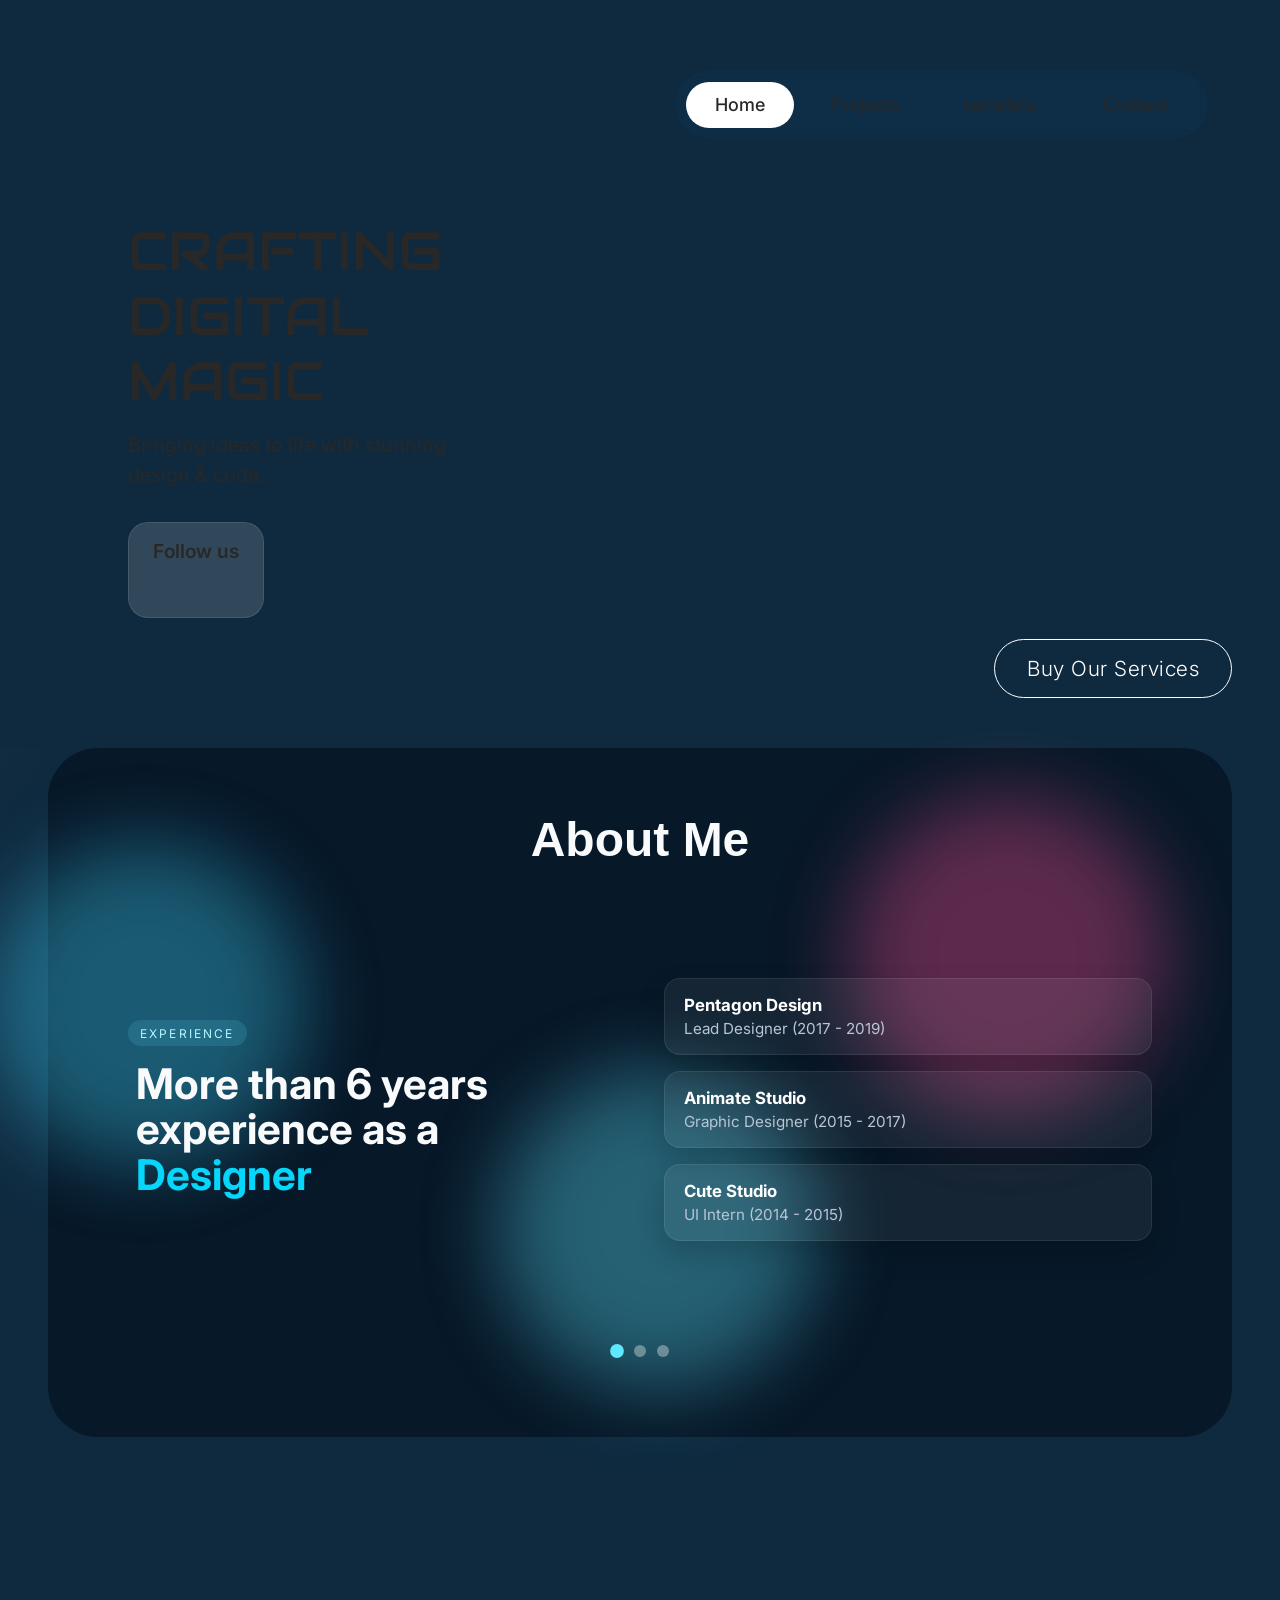
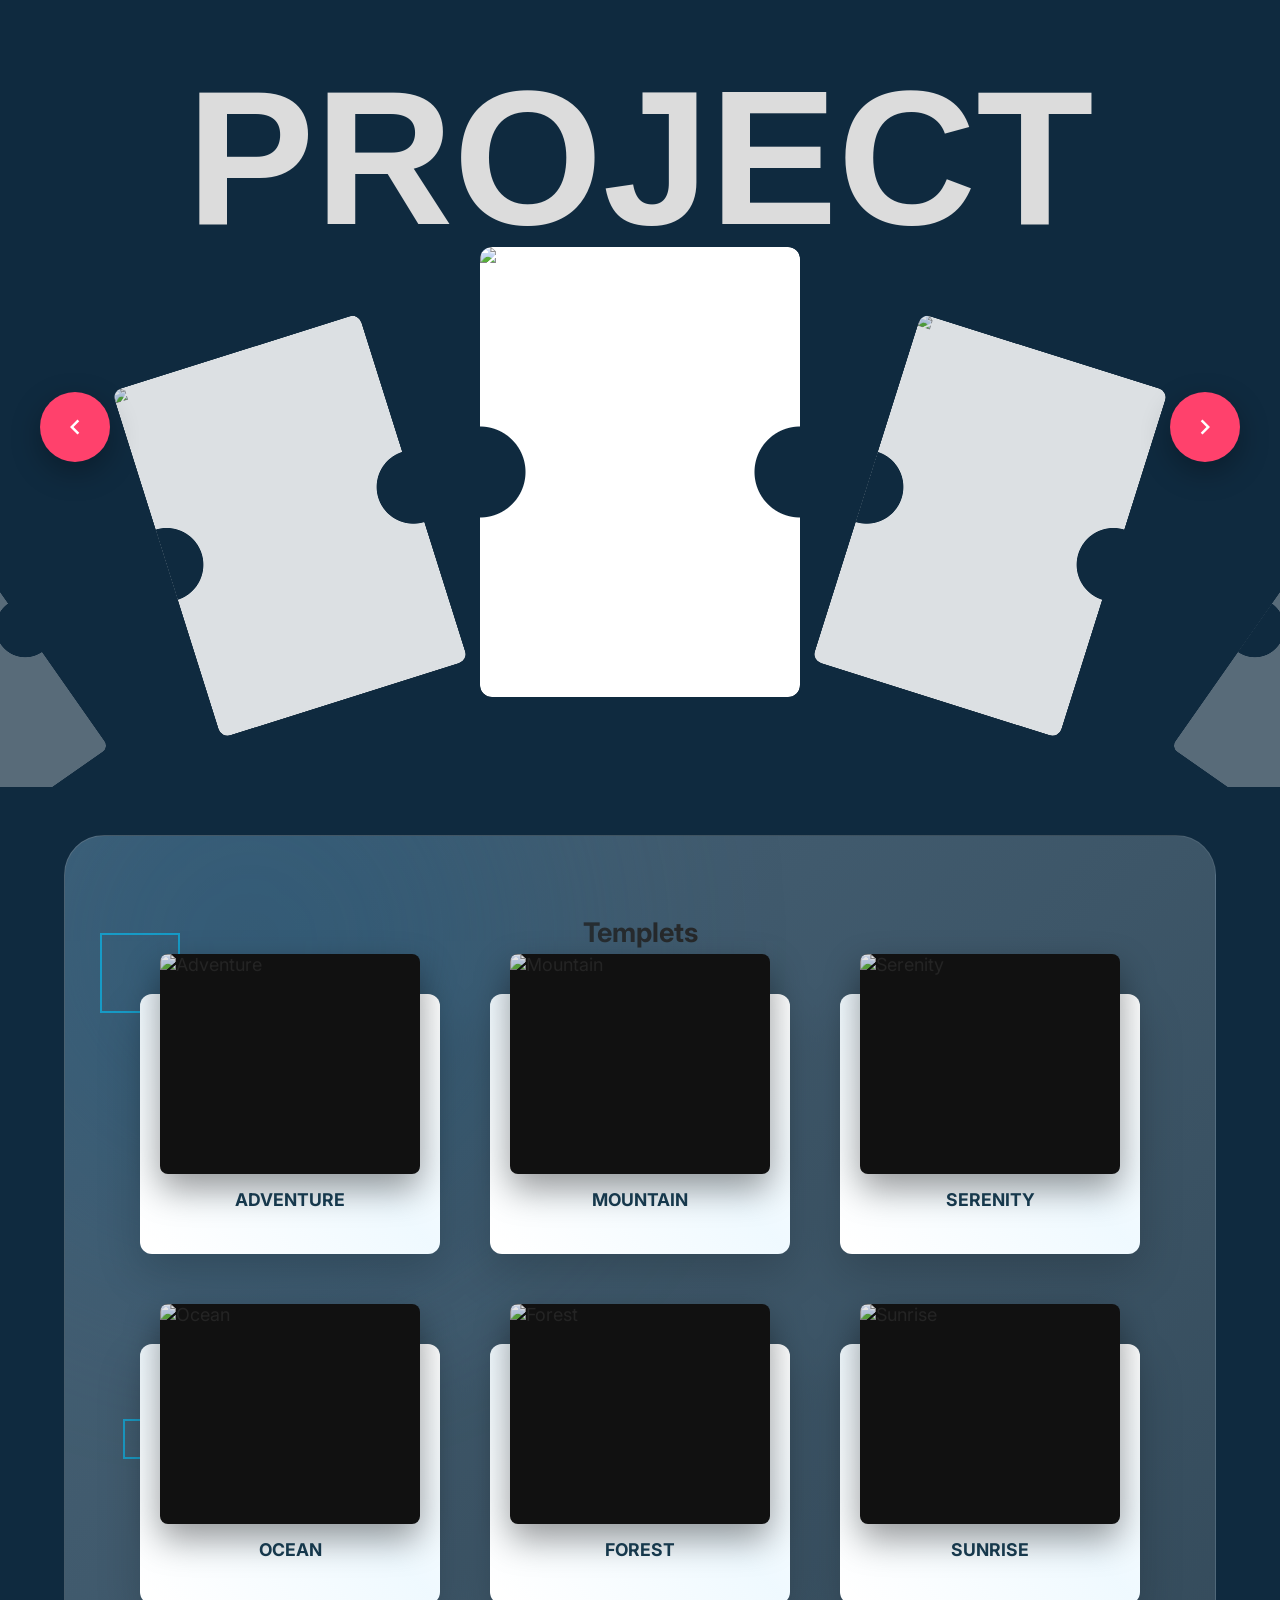
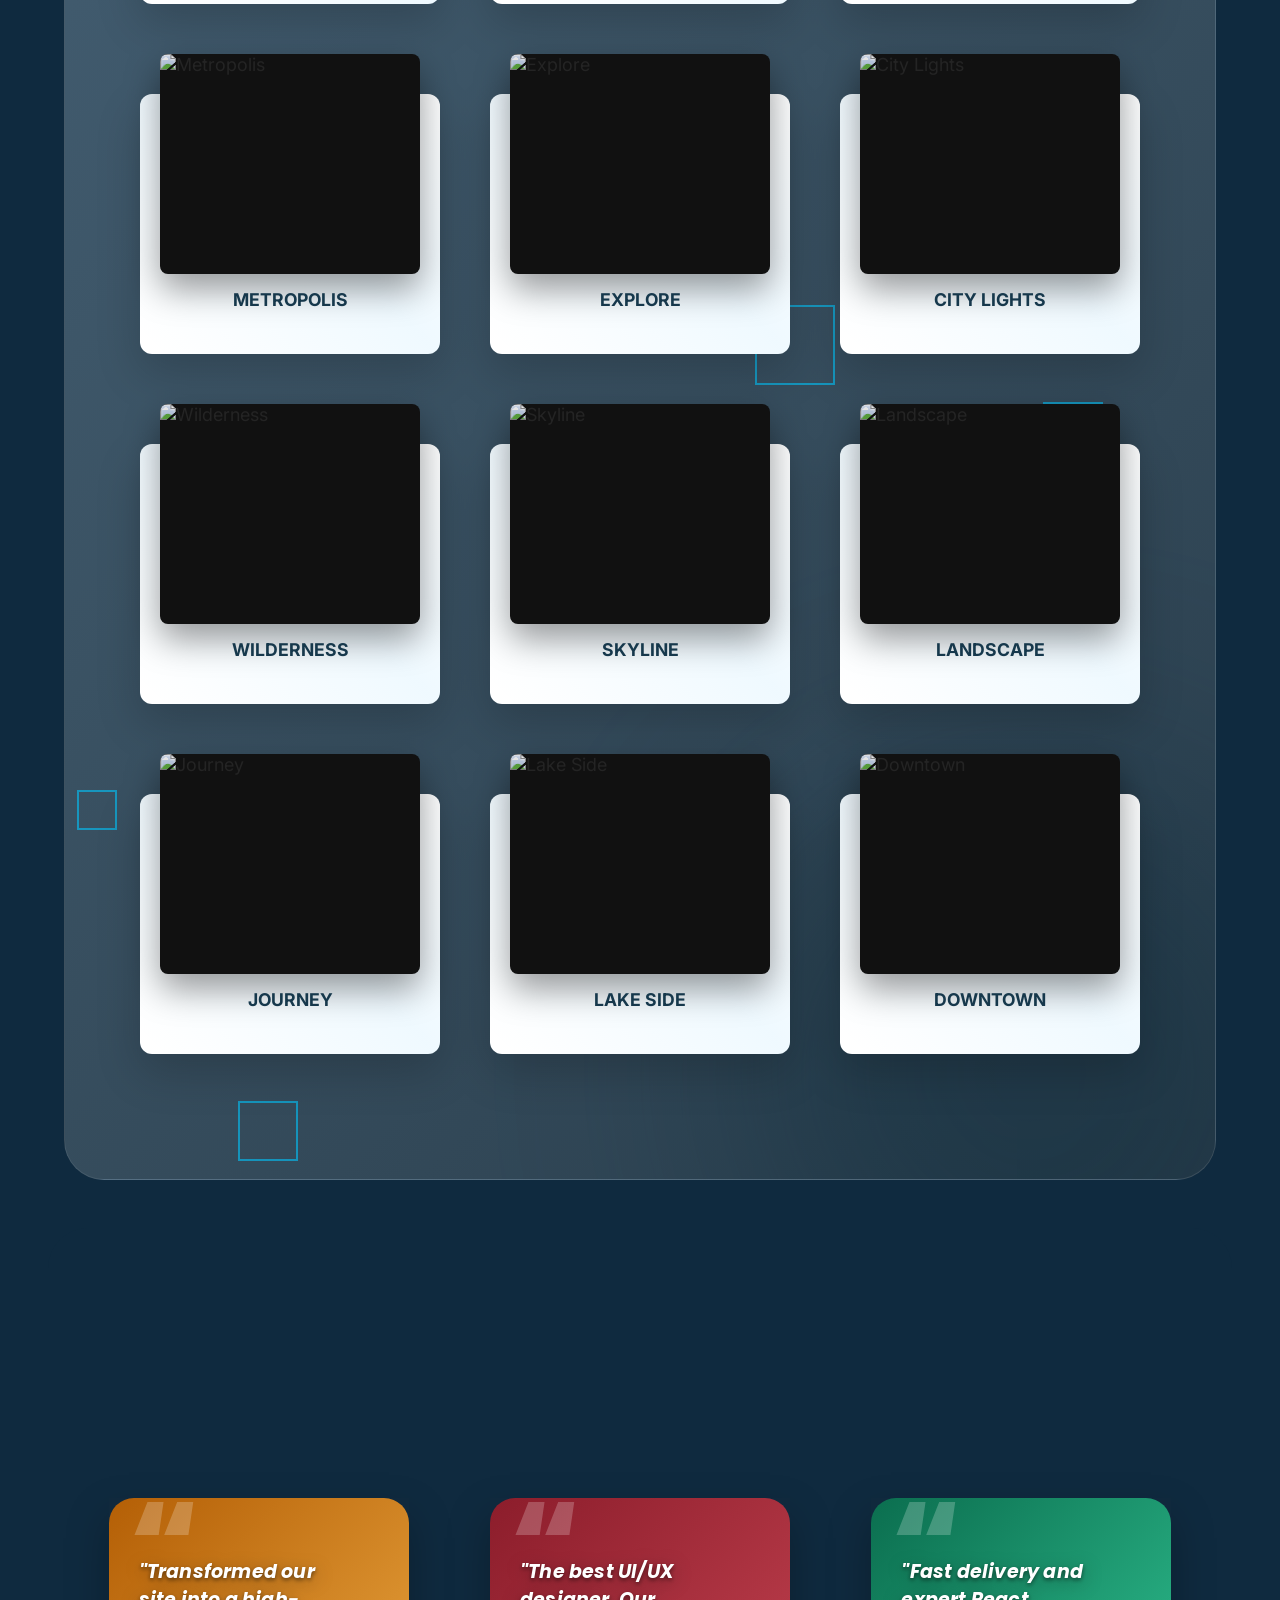
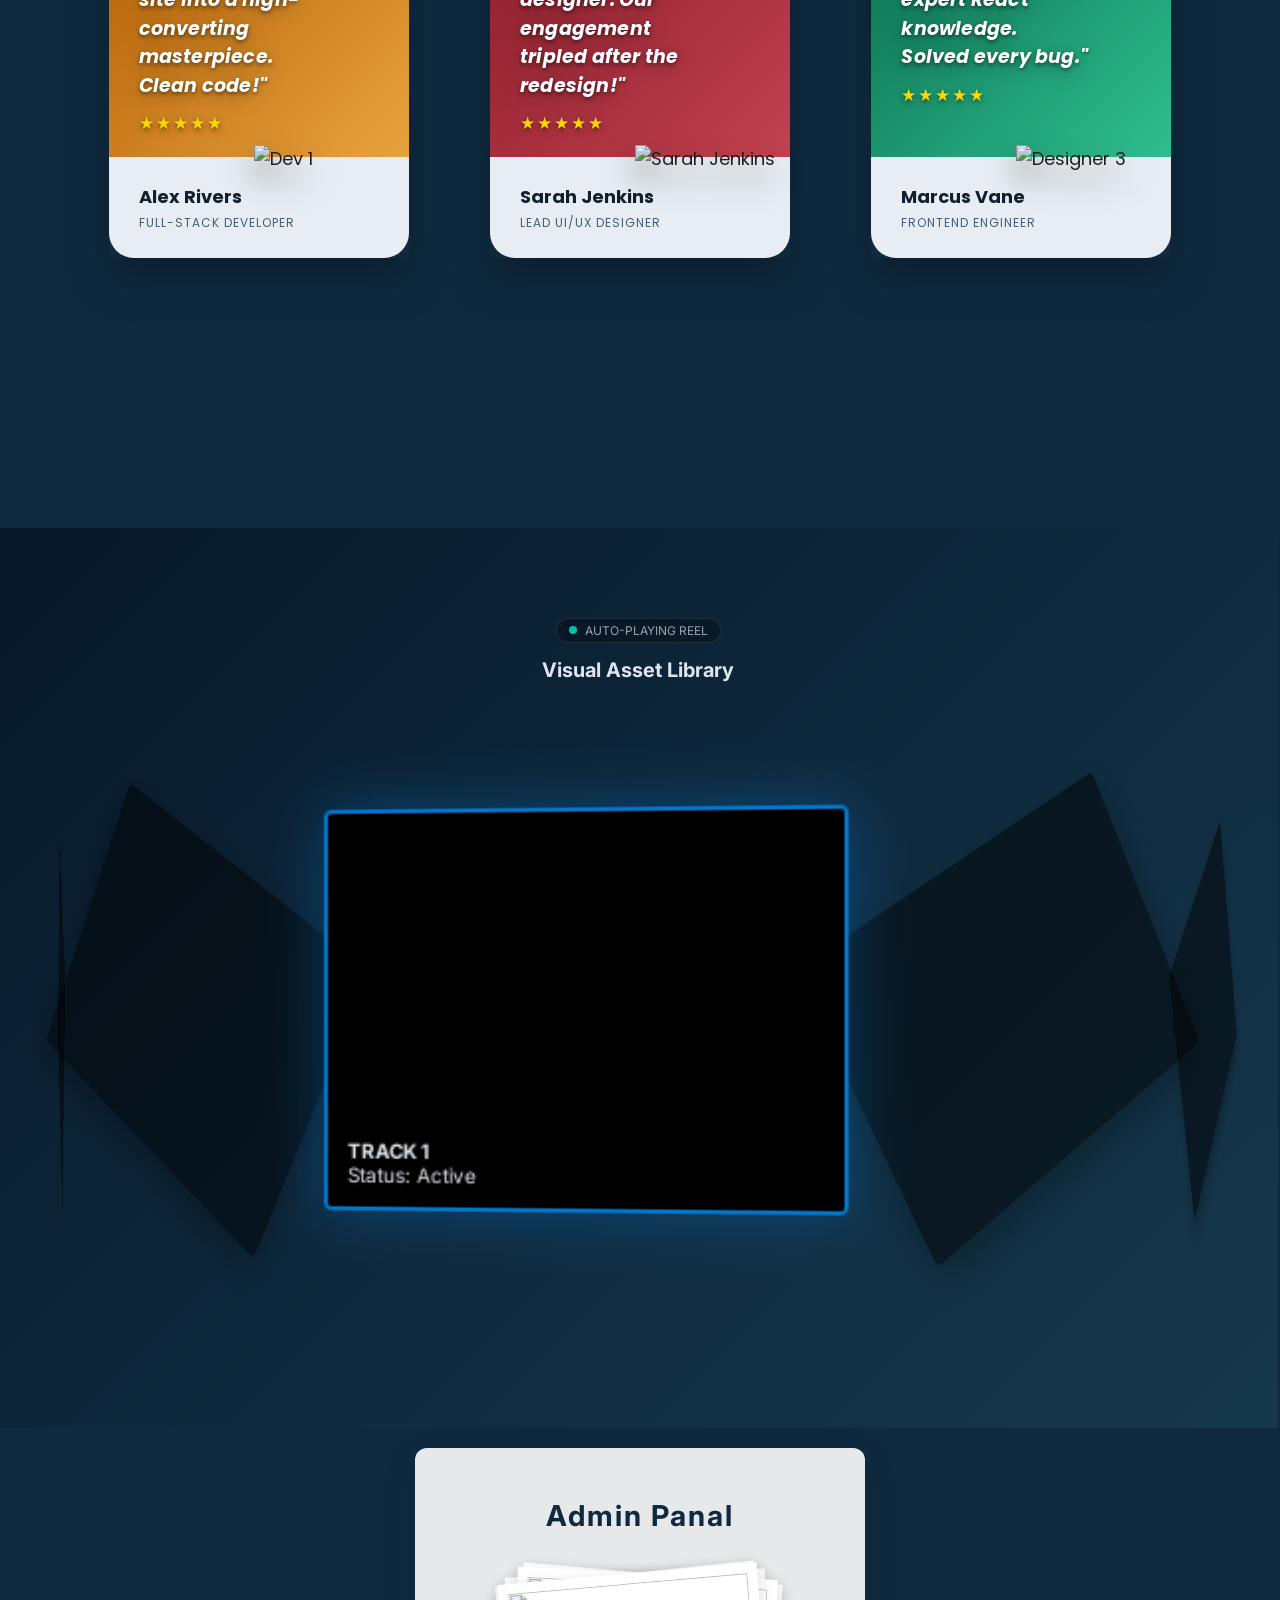
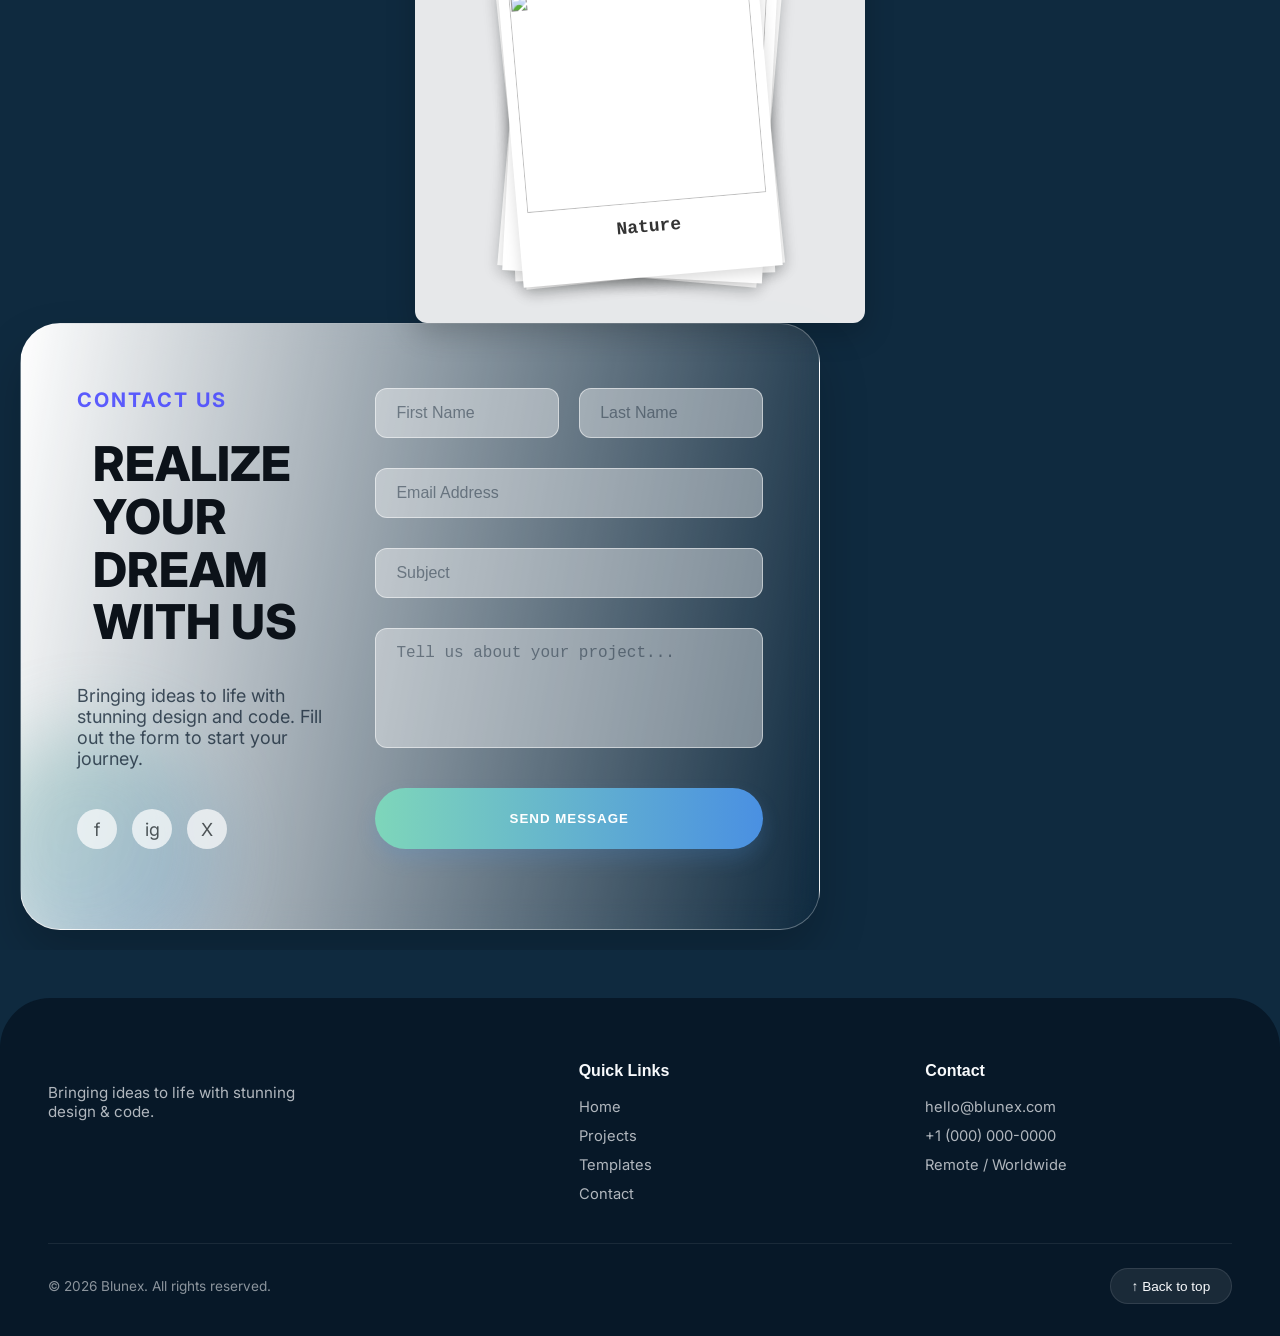
==== index.html @ c063a897 "Add files via upload" ====
<!DOCTYPE html>
<html lang="en">
<head>
    <meta charset="UTF-8">
    <meta name="viewport" content="width=device-width, initial-scale=1.0">
    <title>blunex</title>
    <!-- fonts -->
     <link rel="preconnect" href="https://fonts.googleapis.com">
    <link rel="preconnect" href="https://fonts.gstatic.com" crossorigin>
    <link href="https://fonts.googleapis.com/css2?family=Audiowide&family=Inter:ital,opsz,wght@0,14..32,100..900;1,14..32,100..900&family=Poppins:wght@400;700;900&display=swap" rel="stylesheet">
    <!-- css -->
    <link rel="stylesheet" href="style.css">
</head>
<body>
    <div class="container" id="home">
        <img src="./assets/clip-shape.png" alt="" class="clip-shape1">
        <img src="./assets/clip-shape.png" alt="" class="clip-shape2">
        <img src="./assets/ellipse.png" class="gradient-shape" alt="">

        <div class="inner-box">
            <div class="navbar">
                <img src="./assets/logo.png" alt="" class="logo">
                <div class="nav-shell">
                    <button class="hamburger-toggle" aria-label="Toggle navigation" aria-expanded="false">
                        <span></span>
                        <span></span>
                        <span></span>
                    </button>
                    <nav class="main-nav">
                        <ul>
                            <li><a href="#home" class="active">Home</a></li>
                            <li><a href="#ag-section-wrapper">Projects</a></li>
                            <li><a href="#vibe-gallery-root">templets</a></li>
                            <li><a href="#contact">Contact</a></li>
                        </ul>
                    </nav>
                </div>
            </div>
            <div class="hero-wrapper">
                <div class="content-wrapper">
                    <div class="content">
                        <h1>CRAFTING DIGITAL MAGIC</h1>
                        <p>Bringing ideas to life with stunning design & code.</p>
                    </div>
                    <div class="social-wrapper">
                        <h2>Follow us</h2>
                        <div class="social-links">
                            <a href="">
                                <img src="./assets/fb.png" alt="">
                            </a>
                            <a href="">
                                <img src="./assets/insta.png" alt="">
                            </a>
                            <a href="">
                                <img src="./assets/twitter.png" alt="">
                            </a>
                        </div>
                    </div>
                </div>
            </div>
            <a href="" class="btn">Buy Our Services</a>
        </div>

        <video width="100%" height="100%" autoplay muted>
            <source src="./assets/ai-face.mp4" type="video/mp4">
            Your browser does not support the video tag.
        </video>
    </div>
   <div class="abouts" id="about">
        <div class="bg-blob bg-blob1" aria-hidden="true"></div>
        <div class="bg-blob bg-blob2" aria-hidden="true"></div>
        <div class="bg-blob bg-blob3" aria-hidden="true"></div>
        <div class="sheen" aria-hidden="true"></div>
        <div class="container-about">
            
            <h2 class="section-header">About Me</h2>

            <div class="resume-slider">
                <div class="resume-page active" id="page-0">
                    <div class="left-content">
                        <span class="label">Experience</span>
                        <h1 class="headline">More than 6 years experience as a <span>Designer</span></h1>
                    </div>
                    <div class="right-content timeline-container">
                        <div class="timeline-item">
                            <div class="job-title">Pentagon Design</div>
                            <div class="job-details">Lead Designer (2017 - 2019)</div>
                        </div>
                        <div class="timeline-item">
                            <div class="job-title">Animate Studio</div>
                            <div class="job-details">Graphic Designer (2015 - 2017)</div>
                        </div>
                        <div class="timeline-item">
                            <div class="job-title">Cute Studio</div>
                            <div class="job-details">UI Intern (2014 - 2015)</div>
                        </div>
                    </div>
                </div>

                <div class="resume-page" id="page-1">
                    <div class="left-content">
                        <span class="label">Education</span>
                        <h1 class="headline">Academic <span>Background</span> & Studies</h1>
                    </div>
                    <div class="right-content timeline-container">
                        <div class="timeline-item">
                            <div class="job-title">University of Art</div>
                            <div class="job-details">Masters in Design (2012 - 2014)</div>
                        </div>
                        <div class="timeline-item">
                            <div class="job-title">Design College</div>
                            <div class="job-details">Bachelor of Arts (2008 - 2012)</div>
                        </div>
                    </div>
                </div>

                <div class="resume-page" id="page-2">
                    <div class="left-content">
                        <span class="label">Skills</span>
                        <h1 class="headline">Developer <span>Expertise</span> & Proficiency</h1>
                    </div>
                    <div class="right-content skills-wrapper">
                        <div class="skill-item">
                            <div class="skill-info"><span>React & Next.js</span><span>98%</span></div>
                            <div class="skill-bar-bg">
                                <div class="skill-progress" style="--percent: 98%;"></div>
                            </div>
                        </div>
                        <div class="skill-item">
                            <div class="skill-info"><span>Python & Node.js</span><span>92%</span></div>
                            <div class="skill-bar-bg">
                                <div class="skill-progress" style="--percent: 92%;"></div>
                            </div>
                        </div>
                        <div class="skill-item">
                            <div class="skill-info"><span>PostgreSQL & MongoDB</span><span>90%</span></div>
                            <div class="skill-bar-bg">
                                <div class="skill-progress" style="--percent: 90%;"></div>
                            </div>
                        </div>
                        <div class="skill-item">
                            <div class="skill-info"><span>AWS & Cloud Architecture</span><span>95%</span></div>
                            <div class="skill-bar-bg">
                                <div class="skill-progress" style="--percent: 95%;"></div>
                            </div>
                        </div>
                    </div>
                </div>
            </div>

            <div class="pagination">
                <div class="dot active" onclick="goToPage(0)"></div>
                <div class="dot" onclick="goToPage(1)"></div>
                <div class="dot" onclick="goToPage(2)"></div>
            </div>
        </div>
    </div>
    <!-- ARC GALLERY SECTION INSERTED FROM sloder-scroll -->
    <div id="ag-section-wrapper" data-section="arc" tabindex="-1" aria-label="Arc Gallery" >
        <!-- also mapped as Services for nav -->
        <div id="services" style="display:none;">
        </div>
        <div class="ag-heading-container" id="ag-headingParent">
            <div style="position: relative; display: inline-block;">
                <video autoplay loop muted playsinline class="ag-text-mask-video">
                    <source src="https://assets.mixkit.co/videos/preview/mixkit-colorful-particles-swirling-in-a-dark-background-34533-large.mp4" type="video/mp4">
                </video>
                <h1 class="ag-beyond-effect">PROJECT</h1>
            </div>
        </div>

        <div class="ag-page-container">
            <button class="ag-nav-btn ag-prev-btn" id="ag-btn-prev">
                <svg viewBox="0 0 24 24"><path d="M15.41 7.41L14 6l-6 6 6 6 1.41-1.41L10.83 12z"/></svg>
            </button>

            <div class="ag-slider-wrapper" id="ag-slider-root">
                <!-- Cards Injected via JS -->
            </div>

            <button class="ag-nav-btn ag-next-btn" id="ag-btn-next">
                <svg viewBox="0 0 24 24"><path d="M10 6L8.59 7.41 13.17 12l-4.58 4.59L10 18l6-6z"/></svg>
            </button>
        </div>
    </div>
 <!-- templets -->
    <section id="vibe-gallery-root">
        <h1>Templets</h1>
        <div class="vibe-bg-layer">
            <div class="vibe-aura vibe-aura-1"></div>
            <div class="vibe-aura vibe-aura-2"></div>
            <div class="vibe-drifter" style="top: 5%; left: 3%; animation-delay: -12s; width: 80px; height: 80px;"></div>
            <div class="vibe-drifter" style="top: 30%; left: 5%;"></div>  
            <div class="vibe-drifter" style="top: 96%; left: 15%; animation-delay: 1s; width: 60px; height: 60px;"></div>
            <div class="vibe-drifter" style="top: 90%; left: 90%; animation-delay: -12s;"></div>

            <div class="vibe-drifter" style="top: 60%; left: 85%; animation-delay: -5s; width: 60px; height: 60px;"></div>
            <div class="vibe-drifter" style="top: 80%; left: 1%; animation-delay: -2s;"></div>
            <div class="vibe-drifter" style="top: 55%; left: 60%; animation-delay: -12s; width: 80px; height: 80px;"></div>
            <div class="vibe-drifter" style="top: 10%; left: 90%; animation-delay: -12s;"></div>
        </div>
        <div class="vibe-container">
            <div class="vibe-card" data-vibe-cat="adventure" style="animation-delay: 0.1s;">
                <div class="vibe-img-bx">
                    <img src="https://images.unsplash.com/photo-1502781252888-9143ba7f074e?auto=format&fit=crop&w=600&q=80" alt="Adventure">
                </div>
                <div class="vibe-content"><h2>Adventure</h2></div>
            </div>
            <div class="vibe-card" data-vibe-cat="nature" style="animation-delay: 0.2s;">
                <div class="vibe-img-bx">
                    <img src="https://images.unsplash.com/photo-1464822759023-fed622ff2c3b?auto=format&fit=crop&w=600&q=80" alt="Mountain">
                </div>
                <div class="vibe-content"><h2>Mountain</h2></div>
            </div>
            <div class="vibe-card" data-vibe-cat="nature" style="animation-delay: 0.3s;">
                <div class="vibe-img-bx">
                    <img src="https://images.unsplash.com/photo-1506744038136-46273834b3fb?auto=format&fit=crop&w=600&q=80" alt="Serenity">
                </div>
                <div class="vibe-content"><h2>Serenity</h2></div>
            </div>
            <div class="vibe-card" data-vibe-cat="nature" style="animation-delay: 0.4s;">
                <div class="vibe-img-bx">
                    <img src="https://images.unsplash.com/photo-1495616811223-4d98c6e9c869?auto=format&fit=crop&w=600&q=80" alt="Ocean">
                </div>
                <div class="vibe-content"><h2>Ocean</h2></div>
            </div>
            <div class="vibe-card" data-vibe-cat="nature" style="animation-delay: 0.5s;">
                <div class="vibe-img-bx">
                    <img src="https://images.unsplash.com/photo-1493514789560-586cb221d7f7?auto=format&fit=crop&w=600&q=80" alt="Forest">
                </div>
                <div class="vibe-content"><h2>Forest</h2></div>
            </div>
            <div class="vibe-card" data-vibe-cat="nature" style="animation-delay: 0.6s;">
                <div class="vibe-img-bx">
                    <img src="https://images.unsplash.com/photo-1454496522488-7a8e488e8606?auto=format&fit=crop&w=600&q=80" alt="Sunrise">
                </div>
                <div class="vibe-content"><h2>Sunrise</h2></div>
            </div>
            <div class="vibe-card" data-vibe-cat="urban" style="animation-delay: 0.7s;">
                <div class="vibe-img-bx">
                    <img src="https://images.unsplash.com/photo-1449824913935-59a10b8d2000?auto=format&fit=crop&w=600&q=80" alt="Metropolis">
                </div>
                <div class="vibe-content"><h2>Metropolis</h2></div>
            </div>
            <div class="vibe-card" data-vibe-cat="adventure" style="animation-delay: 0.8s;">
                <div class="vibe-img-bx">
                    <img src="https://images.unsplash.com/photo-1533240332313-0db49b459ad6?auto=format&fit=crop&w=600&q=80" alt="Explore">
                </div>
                <div class="vibe-content"><h2>Explore</h2></div>
            </div>
            <div class="vibe-card" data-vibe-cat="urban" style="animation-delay: 0.9s;">
                <div class="vibe-img-bx">
                    <img src="https://images.unsplash.com/photo-1477959858617-67f85cf4f1df?auto=format&fit=crop&w=600&q=80" alt="City Lights">
                </div>
                <div class="vibe-content"><h2>City Lights</h2></div>
            </div>
            <div class="vibe-card" data-vibe-cat="nature" style="animation-delay: 1.0s;">
                <div class="vibe-img-bx">
                    <img src="https://images.unsplash.com/photo-1441974231531-c6227db76b6e?auto=format&fit=crop&w=600&q=80" alt="Wilderness">
                </div>
                <div class="vibe-content"><h2>Wilderness</h2></div>
            </div>
            <div class="vibe-card" data-vibe-cat="urban" style="animation-delay: 1.1s;">
                <div class="vibe-img-bx">
                    <img src="https://images.unsplash.com/photo-1514565131-fce0801e5785?auto=format&fit=crop&w=600&q=80" alt="Skyline">
                </div>
                <div class="vibe-content"><h2>Skyline</h2></div>
            </div>
            <div class="vibe-card" data-vibe-cat="nature" style="animation-delay: 1.2s;">
                <div class="vibe-img-bx">
                    <img src="https://images.unsplash.com/photo-1470770841072-f978cf4d019e?auto=format&fit=crop&w=600&q=80" alt="Landscape">
                </div>
                <div class="vibe-content"><h2>Landscape</h2></div>
            </div>
            <div class="vibe-card" data-vibe-cat="adventure" style="animation-delay: 1.3s;">
                <div class="vibe-img-bx">
                    <img src="https://images.unsplash.com/photo-1501555088652-021faa106b9b?auto=format&fit=crop&w=600&q=80" alt="Journey">
                </div>
                <div class="vibe-content"><h2>Journey</h2></div>
            </div>
            <div class="vibe-card" data-vibe-cat="nature" style="animation-delay: 1.4s;">
                <div class="vibe-img-bx">
                    <img src="https://images.unsplash.com/photo-1501785888041-af3ef285b470?auto=format&fit=crop&w=600&q=80" alt="Lake Side">
                </div>
                <div class="vibe-content"><h2>Lake Side</h2></div>
            </div>
            <div class="vibe-card" data-vibe-cat="urban" style="animation-delay: 1.5s;">
                <div class="vibe-img-bx">
                    <img src="https://images.unsplash.com/photo-1480714378408-67cf0d13bc1b?auto=format&fit=crop&w=600&q=80" alt="Downtown">
                </div>
                <div class="vibe-content"><h2>Downtown</h2></div>
            </div>
        </div>
    </section>
    <div class="reviews">
        <section class="cr-reviews-section">
            <div class="cr-container">
                <article class="cr-card">
                    <div class="cr-content-box cr-c1">
                        <span class="cr-quote-mark">“</span>
                        <p class="cr-review-text">"Transformed our site into a high-converting masterpiece. Clean code!"</p>
                        <div class="cr-rating">★★★★★</div>
                        <img src="https://www.pngall.com/wp-content/uploads/5/Attractive-Model-Man-PNG-File.png" alt="Dev 1">
                    </div>
                    <div class="cr-title-section">
                        <h2>Alex Rivers</h2>
                        <p>Full-Stack Developer</p>
                    </div>
                </article>

                <article class="cr-card">
                    <div class="cr-content-box cr-c2">
                        <span class="cr-quote-mark">“</span>
                        <p class="cr-review-text">"The best UI/UX designer. Our engagement tripled after the redesign!"</p>
                        <div class="cr-rating">★★★★★</div>
                        <img src="https://www.pngall.com/wp-content/uploads/2016/05/Model-PNG-HD.png" alt="Sarah Jenkins">
                    </div>
                    <div class="cr-title-section">
                        <h2>Sarah Jenkins</h2>
                        <p>Lead UI/UX Designer</p>
                    </div>
                </article>

                <article class="cr-card">
                    <div class="cr-content-box cr-c3">
                        <span class="cr-quote-mark">“</span>
                        <p class="cr-review-text">"Fast delivery and expert React knowledge. Solved every bug."</p>
                        <div class="cr-rating">★★★★★</div>
                        <img src="https://www.pngall.com/wp-content/uploads/2016/05/Model-PNG-Image.png" alt="Designer 3">
                    </div>
                    <div class="cr-title-section">
                        <h2>Marcus Vane</h2>
                        <p>Frontend Engineer</p>
                    </div>
                </article>
            </div>
        </section>
    </div>
    <section class="ai-reel-section" aria-label="Visual Asset Library">
        <div class="ai-reel-controls">
            <div class="ai-reel-status">
                <span class="ai-reel-dot is-animating" id="ai-reel-play-dot"></span>
                <span id="ai-reel-status-text">AUTO-PLAYING REEL</span>
            </div>
            <h2>Visual Asset Library</h2>
        </div>
        <div class="ai-reel-scene">
            <div class="ai-reel-carousel" id="ai-reel-carousel"></div>
        </div>
    </section>
<section class="flex"id="contact"  >
   <div class="sfg-section">

    <div class="sfg-star" style="left: 20%; --d: 3s;"></div>
    <div class="sfg-star" style="left: 50%; --d: 5s;"></div>
    <div class="sfg-star" style="left: 80%; --d: 4s;"></div>
    <div class="sfg-star" style="left: 95%; --d: 6s;"></div>

    <div class="sfg-white-page">
        <h1 class="sfg-title">Admin Panal </h1>
        <div class="sfg-stack" id="sfg-stack" >
            <div class="sfg-polaroid"><img src="https://picsum.photos/id/102/400/400"><div class="sfg-caption">Nature</div></div>
            <div class="sfg-polaroid"><img src="https://picsum.photos/id/10/400/400"><div class="sfg-caption">Explore</div></div>
            <div class="sfg-polaroid"><img src="https://picsum.photos/id/29/400/400"><div class="sfg-caption">Travel</div></div>
            <div class="sfg-polaroid"><img src="https://picsum.photos/id/43/400/400"><div class="sfg-caption">Escape</div></div>
            <div class="sfg-polaroid"><img src="https://picsum.photos/id/1015/400/400"><div class="sfg-caption">Wild</div></div>
        </div>
    </div>


 <div class="contact" >
        <div class="form-container">
            <div class="form-info">
                <h3>Contact Us</h3>
                <h1>Realize your dream with us</h1>
                <p>Bringing ideas to life with stunning design and code. Fill out the form to start your journey.</p>
                
                <div style="display: flex; gap: 15px; margin-top: 40px;">
                    <div style="width: 40px; height: 40px; border-radius: 50%; background: white; display: flex; align-items: center; justify-content: center; opacity: 0.7;">f</div>
                    <div style="width: 40px; height: 40px; border-radius: 50%; background: white; display: flex; align-items: center; justify-content: center; opacity: 0.7;">ig</div>
                    <div style="width: 40px; height: 40px; border-radius: 50%; background: white; display: flex; align-items: center; justify-content: center; opacity: 0.7;">X</div>
                </div>
            </div>

            <form action="#">
                <div class="input-group">
                    <input type="text" placeholder="First Name" required>
                </div>
                <div class="input-group">
                    <input type="text" placeholder="Last Name" required>
                </div>
                <div class="input-group full-width">
                    <input type="email" placeholder="Email Address" required>
                </div>
                <div class="input-group full-width">
                    <input type="text" placeholder="Subject">
                </div>
                <div class="input-group full-width">
                    <textarea placeholder="Tell us about your project..."></textarea>
                </div>
                <button type="submit" class="submit-btn">Send Message</button>
            </form>
        </div>
    </div>
</section> 
<footer class="site-footer">
    <div class="footer-inner">
        <div class="footer-top">
            <div class="footer-brand">
                <img src="./assets/logo.png" alt="" class="footer-logo">
                <p>Bringing ideas to life with stunning design & code.</p>
               <div class="social-links">
                            <a href="">
                                <img src="./assets/fb.png" alt="">
                            </a>
                            <a href="">
                                <img src="./assets/insta.png" alt="">
                            </a>
                            <a href="">
                                <img src="./assets/twitter.png" alt="">
                            </a>
                        </div>
            </div>

            <div class="footer-col footer-accordion">
                <button class="footer-toggle" type="button">
                    <h3>Quick Links</h3><span>+</span>
                </button>
                <ul>
                    <li><a href="#home">Home</a></li>
                    <li><a href="#ag-section-wrapper">Projects</a></li>
                    <li><a href="#vibe-gallery-root">Templates</a></li>
                    <li><a href="#contact">Contact</a></li>
                </ul>
                
            </div>


            <div class="footer-col footer-accordion">
                <button class="footer-toggle" type="button">
                    <h3>Contact</h3><span>+</span>
                </button>
                <ul>
                    <li><a href="mailto:hello@blunex.com">hello@blunex.com</a></li>
                    <li><a href="tel:+10000000000">+1 (000) 000-0000</a></li>
                    <li>Remote / Worldwide</li>
                </ul>
            </div>
        </div>

        <div class="footer-bottom">
            <p>&copy; <span id="footer-year"></span> Blunex. All rights reserved.</p>
            <button class="footer-top-btn" id="footer-to-top">↑ Back to top</button>
        </div>
    </div>

    <div class="footer-mobile-bar">
        <a href="tel:+10000000000">☎ Call</a>
        <a href="mailto:hello@blunex.com">✉ Email</a>
        <button type="button" id="footer-mobile-to-top">↑ Top</button>
    </div>
</footer>
    <script src="https://cdn.jsdelivr.net/npm/gsap@3.13.0/dist/gsap.min.js"></script>
    <script src="https://cdn.jsdelivr.net/npm/gsap@3.13.0/dist/SplitText.min.js"></script>
    <script src="https://cdnjs.cloudflare.com/ajax/libs/vanilla-tilt/1.7.0/vanilla-tilt.min.js"></script>
    <script src="script.js"></script>
</body>
</html>
---- style.css ----
/* AI studio reel */
.ai-reel-section {
    position:relative;
    min-height:100vh;
    width:100vw;
    max-width:100vw;
    /* margin:4rem calc(-1 * var(--page-padding)); */
    margin-left:-50px;
    padding:7rem 2rem 3rem;
    background:linear-gradient(135deg,#071828 0%,#0F2A3F 55%,#16384c 100%);
    color:#dfe5ef;
    overflow:hidden;
    display:flex;
    flex-direction:column;
    align-items:center;
    justify-content:center;
    font-family:Inter,system-ui,sans-serif
}
.ai-reel-controls {
    position:absolute;
    top:10%;
    width:100%;
    z-index:3;
    display:flex;
    flex-direction:column;
    align-items:center;
    gap:15px;
    text-align:center;
    pointer-events:none
}
.ai-reel-controls h2 {
    font-size:1.25rem;
    color:#dfe5ef
}
.ai-reel-status {
    display:flex;
    align-items:center;
    gap:8px;
    padding:4px 12px;
    border:1px solid rgba(255,255,255,.1);
    border-radius:20px;
    background:rgba(0,0,0,.3);
    font-size:12px;
    color:#98a2b3
}
.ai-reel-dot {
    width:8px;
    height:8px;
    border-radius:50%;
    background:#00bfb3
}
.ai-reel-dot.is-animating {
    animation:ai-reel-pulse 1.5s infinite
}
.ai-reel-dot.is-paused {
    background:#f5cc00;
    animation:none
}
@keyframes ai-reel-pulse {
    0%,100% {
        opacity:1
    }
    50% {
        opacity:.3
    }
}
.ai-reel-scene {
    width:100%;
    height:450px;
    perspective:1200px;
    display:flex;
    align-items:center;
    justify-content:center
}
.ai-reel-carousel {
    width:260px;
    height:200px;
    position:relative;
    transform-style:preserve-3d
}
.ai-reel-card {
    position:absolute;
    left:0;
    top:0;
    width:260px;
    height:200px;
    overflow:hidden;
    border-radius:4px;
    background:#000;
    box-shadow:0 10px 30px rgba(0,0,0,.6);
    backface-visibility:hidden;
    transition:opacity .5s,filter .5s,transform .5s;
    filter:grayscale(80%) brightness(.4);
    opacity:.5;
    cursor:pointer
}
.ai-reel-card:hover {
    filter:grayscale(40%) brightness(.7);
    border:1px solid rgba(255,255,255,.3)
}
.ai-reel-card.is-focused {
    filter:grayscale(0) brightness(1);
    opacity:1;
    border:2px solid #0077cc;
    box-shadow:0 0 30px rgba(0,119,204,.4)
}
.ai-reel-card video {
    width:100%;
    height:100%;
    object-fit:cover;
    pointer-events:none
}
.ai-reel-card-info {
    position:absolute;
    bottom:0;
    left:0;
    right:0;
    padding:10px;
    background:linear-gradient(transparent,rgba(0,0,0,.9));
    font-size:10px;
    opacity:0;
    transition:opacity .3s;
    pointer-events:none
}
.ai-reel-card.is-focused .ai-reel-card-info {
    opacity:1
}
@media (max-width:768px) {
    .ai-reel-section {
        min-height:85vh;
        margin-left:-.5rem;
        margin-right:-.5rem;
        padding-left:1rem;
        padding-right:1rem
    }
    .ai-reel-scene {
        height:380px
    }
    .ai-reel-controls {
        top:8%
    }
    .ai-reel-card,.ai-reel-carousel {
        width:220px
    }
    .ai-reel-card {
        height:170px
    }
}
:root {
    --bg-color:#0F2A3F;
    --surface:#071828;
    --muted:rgba(255,255,255,0.08);
    --accent-1:#5ee7ff;
    --accent-2:#ff4d94;
    --headline:#f8fafc;
    --card-bg:#ffffff;
    --glass-opa:0.12;
    --text-color:#282828;
    --max-width:1400px;
    --page-padding:3rem;
    --gutter:1.25rem;
    --card-w:300px;
    --card-h:400px;
    --notch-size:40px
}
* {
    box-sizing:border-box;
    margin:0;
    padding:0
}
html,body {
    height:100%
}
body {
    background-color:var(--bg-color);
    color:var(--text-color);
    font-family:"Inter", system-ui, -apple-system, "Segoe UI", Roboto, "Helvetica Neue", Arial;
    font-size:18px;
    padding:var(--page-padding);
    overflow-x:hidden
}
.hero-wrapper {
    padding:5rem;
    height:calc(100% - 100px)
}
.content-wrapper {
    max-width:330px;
    height:100%;
    display:flex;
    flex-direction:column;
    justify-content:space-between;
    gap:2rem
}
.content h1 {
    font-family:"Audiowide", sans-serif;
    font-weight:400;
    font-size:clamp(2rem, 6vh, 3.5rem);
    line-height:1.2;
    color:var(--headline)
}
.content p {
    font-size:1.25rem;
    line-height:1.5;
    margin-top:1rem;
    color:var(--headline)
}
.content h1,
.content p{
    color:var(--text-color);
}

.social-wrapper {
    background:#ffffff25;
    border-radius:20px;
    border:1px solid #ffffff18;
    backdrop-filter:blur(10px);
    padding:1.2rem 1.5rem;
    max-width:fit-content;
    animation-delay:0.15s;
    -webkit-backdrop-filter:blur(10px)
}
.social-wrapper h2 {
    font-size:1.2rem;
    font-weight:600;
    margin-bottom:1rem;
    color:var(--text-color);
    line-height:1
}
.social-links {
    display:flex;
    gap:1rem;
    align-items:center
}
.btn {
    position:absolute;
    right:0;
    bottom:0;
    display:inline-block;
    color:#fff;
    text-decoration:none;
    font-size:1.3rem;
    font-weight:300;
    border-radius:50px;
    border:1px solid;
    padding:1rem 2rem;
    animation-delay:0.25s;
    letter-spacing:0.5px
}
video {
    border-radius:60px;
    position:absolute;
    top:0;
    left:0;
    width:100%;
    height:100%;
    object-fit:cover
}
@keyframes fadeUp {
    from {
        opacity:0;
        transform:translateY(24px)
    }
    to {
        opacity:1;
        transform:translateY(0)
    }
}
.content,.social-wrapper,.btn {
    animation:fadeUp .8s ease both
}
.bg-blob1 {
    top:6rem;
    left:-4rem;
    background:#3fd7ff;
    animation-delay:-4s
}
.bg-blob2 {
    top:3rem;
    right:4rem;
    background:#ff4d94;
    animation-delay:-4s
}
.bg-blob3 {
    bottom:3rem;
    left:38%;
    background:#5ee7ff;
    animation-delay:-8s
}
.sheen {
    inset:0;
    background:linear-gradient(120deg, transparent 20%, rgba(255, 255, 255, 0.06) 48%, transparent 78%);
    transform:translateX(-100%);
    animation:sheenMove 14s ease-in-out infinite;
    will-change:transform
}
@keyframes sheenMove {
    0% {
        transform:translateX(-100%)
    }
    100% {
        transform:translateX(120%)
    }
}
.section-header {
    margin-bottom:2rem;
    font-size:clamp(2rem, 4vw, 3rem);
    text-align:center;
    color:#f8fafc;
    font-family:"Meta", sans-serif
}
.resume-slider {
    position:relative;
    min-height:420px;
    display:grid
}
.left-content,.right-content {
    flex:1
}
.label {
    display:inline-block;
    margin-bottom:0.9rem;
    padding:0.35rem 0.75rem;
    border-radius:999px;
    background:rgba(94, 231, 255, 0.14);
    color:#b7f4ff;
    text-transform:uppercase;
    font-size:0.75rem;
    letter-spacing:0.18em
}
.timeline-container,.skills-wrapper {
    display:grid;
    gap:1rem
}
.timeline-item,.skill-item {
    padding:1rem 1.2rem;
    border-radius:1rem;
    background:rgba(255,255,255,.06);
    border:1px solid rgba(255,255,255,.08);
    box-shadow:0 12px 28px rgba(0,0,0,.18)
}
.job-title {
    font-size:1.05rem;
    color:#ffffff;
    font-weight:700;
    margin-bottom:0.25rem
}
.job-details {
    color:#b8c5d6;
    font-size:0.95rem
}
.skill-info {
    display:flex;
    justify-content:space-between;
    gap:1rem;
    margin-bottom:0.75rem;
    color:#f8fafc;
    font-size:0.94rem
}
.skill-bar-bg {
    height:10px;
    border-radius:999px;
    overflow:hidden;
    background:rgba(255, 255, 255, 0.12)
}
.skill-progress {
    height:100%;
    width:var(--percent);
    border-radius:inherit;
    background:linear-gradient(90deg, #5ee7ff, #ff4d94);
    transition:width 1s cubic-bezier(0.22, 1, 0.36, 1)
}
.pagination {
    display:flex;
    justify-content:center;
    gap:0.7rem;
    margin-top:1.6rem
}
.dot {
    width:12px;
    height:12px;
    border-radius:50%;
    background:rgba(255, 255, 255, 0.35);
    cursor:pointer;
    transition:transform 0.25s ease, background 0.25s ease
}
.dot.active,.dot:hover {
    transform:scale(1.15);
    background:var(--accent-1)
}
.ag-heading-container {
    position:absolute;
    top:30%;
    left:50%;
    transform:translate(-50%, -50%);
    z-index:1;
    pointer-events:none;
    text-align:center;
    width:100%
}
.ag-text-mask-video {
    position:absolute;
    top:50%;
    left:50%;
    transform:translate(-50%, -50%);
    min-width:100%;
    min-height:100%;
    object-fit:cover;
    z-index:-1
}
.ag-beyond-effect {
    position:relative;
    background-color:var(--ag-bg-color);
    color:#dcdcdc;
    mix-blend-mode:multiply;
    font-size:15vw;
    font-weight:900;
    text-transform:uppercase;
    margin:0;
    padding:0 50px;
    user-select:none
}
.ag-page-container {
    width:100%;
    max-width:1400px;
    height:100%;
    position:relative;
    z-index:10;
    display:flex;
    align-items:center;
    justify-content:center
}
.ag-slider-wrapper {
    position:relative;
    width:100%;
    height:100%;
    perspective:2000px;
    cursor:grab
}
.ag-nav-btn {
    position:absolute;
    top:60%;
    transform:translateY(-50%);
    width:70px;
    height:70px;
    background:var(--accent-2);
    border-radius:50%;
    border:none;
    cursor:pointer;
    z-index:1000;
    display:flex;
    align-items:center;
    justify-content:center;
    box-shadow:0 10px 30px rgba(0,0,0,0.3);
    transition:all 0.3s cubic-bezier(0.175, 0.885, 0.32, 1.275);
    background-color:var(--ag-accent-color)
}
.ag-nav-btn:hover {
    background:#fff;
    transform:translateY(-50%) scale(1.15);
    background-color:#fff
}
.ag-nav-btn svg {
    width:30px;
    fill:white;
    transition:fill 0.3s ease
}
.ag-nav-btn:hover svg {
    fill:var(--ag-accent-color)
}
.ag-prev-btn {
    left:40px
}
.ag-next-btn {
    right:40px
}
.ag-card {
    width:var(--ag-card-w);
    height:var(--ag-card-h);
    background:#fff;
    overflow:hidden;
    border-radius:12px;
    box-shadow:0 20px 50px rgba(0,0,0,0.4);
    -webkit-mask-image:radial-gradient(circle at 0% 50%, transparent var(--ag-notch), black calc(var(--ag-notch) + 1px)),
    radial-gradient(circle at 100% 50%, transparent var(--ag-notch), black calc(var(--ag-notch) + 1px));
    mask-image:radial-gradient(circle at 0% 50%, transparent var(--ag-notch), black calc(var(--ag-notch) + 1px)),
    radial-gradient(circle at 100% 50%, transparent var(--ag-notch), black calc(var(--ag-notch) + 1px));
    transition:height 0.5s ease;
    mask-composite:intersect
}
.ag-card-image {
    width:100%;
    height:auto;
    position:absolute;
    top:0;
    left:0;
    transition:transform 6s ease-in-out
}
.ag-card:hover {
    height:520px
}
.ag-card:hover .ag-card-image {
    transform:translateY(calc(-100% + 520px))
}
.ag-card-label {
    position:absolute;
    bottom:20px;
    left:50%;
    transform:translateX(-50%);
    color:var(--ag-text-color);
    font-weight:bold;
    opacity:0;
    transition:0.3s
}
.ag-card:hover .ag-card-label {
    opacity:1
}
#vibe-gallery-root {
    position:relative;
    margin:3rem auto 0;
    width:min(1400px, calc(100% - 2rem));
    min-height:100vh;
    padding:80px 50px;
    display:flex;
    flex-direction:column;
    align-items:center;
    justify-content:center;
    overflow:hidden;
    border-radius:40px;
    border:1px solid rgba(255, 255, 255, 0.08);
    background:linear-gradient(135deg, rgba(73, 101, 123, 0.96) 0%, rgba(60, 84, 102, 0.96) 45%, rgba(43, 63, 78, 0.96) 100%);
    background-color:var(--bg-color);
    font-family:"Inter", sans-serif
}
.vibe-bg-layer {
    position:absolute;
    inset:0;
    z-index:0;
    pointer-events:none;
    overflow:hidden
}
.vibe-aura {
    position:absolute;
    width:600px;
    height:600px;
    border-radius:50%;
    filter:blur(120px);
    opacity:0.4;
    animation:vibe-auraPulse 10s infinite ease-in-out
}
.vibe-aura-1 {
    background:#1e567a;
    top:-10%;
    left:-10%
}
.vibe-aura-2 {
    background:#0d2a3a;
    bottom:-10%;
    right:-10%;
    animation-delay:-5s
}
.vibe-drifter {
    position:absolute;
    width:40px;
    height:40px;
    border:2px solid #00c8ff96;
    animation:vibe-drift 20s infinite linear
}
.vibe-container {
    position:relative;
    z-index:1;
    display:flex;
    flex-wrap:wrap;
    justify-content:center;
    max-width:1400px;
    width:100%;
    perspective:1400px
}
.vibe-card {
    position:relative;
    width:300px;
    height:260px;
    background:#ffffff;
    margin:45px 25px;
    padding:5px;
    border-radius:12px;
    display:flex;
    flex-direction:column;
    align-items:center;
    animation:vibe-smoothFloat 6s ease-in-out infinite;
    transition:transform 0.3s ease, box-shadow 0.4s ease, opacity 0.4s ease;
    box-shadow:0 18px 45px rgba(0,0,0,0.18)
}
.vibe-card.vibe-hide {
    display:none
}
.vibe-card::before {
    content:"";
    position:absolute;
    inset:0;
    border-radius:12px;
    background:linear-gradient(45deg, transparent 25%, rgba(100, 200, 255, 0.1) 50%, transparent 75%);
    background-size:200% 200%;
    animation:vibe-shimmer 4s infinite;
    pointer-events:none
}
.vibe-img-bx {
    position:relative;
    width:260px;
    height:220px;
    top:-45px;
    z-index:2;
    overflow:hidden;
    border-radius:8px;
    background:#111;
    box-shadow:0 15px 35px rgba(0,0,0,0.4);
    transition:0.6s cubic-bezier(0.25, 1, 0.5, 1)
}
.vibe-img-bx img {
    width:100%;
    height:100%;
    object-fit:cover;
    display:block;
    transition:5s linear;
    filter:brightness(0.9) grayscale(0.1)
}
.vibe-card:hover .vibe-img-bx {
    height:270px;
    width:285px;
    top:-25px
}
.vibe-card:hover .vibe-img-bx img {
    transform:translateY(calc(-100% + 270px));
    filter:brightness(1.1) grayscale(0)
}
.vibe-content {
    position:relative;
    text-align:center;
    transition:0.4s;
    margin-top:-30px;
    z-index:2
}
.vibe-card:hover .vibe-content {
    opacity:0;
    transform:translateY(15px)
}
.vibe-content h2 {
    font-size:1.1rem;
    font-weight:700;
    color:#16384c;
    text-transform:uppercase
}
.vibe-p-wrap {
    position:absolute;
    inset:0;
    overflow:hidden;
    pointer-events:none
}
.vibe-dot {
    position:absolute;
    width:8px;
    height:8px;
    border-radius:50%;
    background:rgba(100, 200, 255, 0.85);
    box-shadow:0 0 10px rgba(100, 200, 255, 0.9);
    animation:vibe-pFloat 1s forwards
}
@keyframes vibe-drift {
    0% {
        transform:translate(0, 0) rotate(0deg)
    }
    50% {
        transform:translate(100px, 50px) rotate(180deg)
    }
    100% {
        transform:translate(0, 0) rotate(360deg)
    }
}
@keyframes vibe-auraPulse {
    0%,100% {
        opacity:.3;
        transform:scale(1)
    }
    50% {
        opacity:0.6;
        transform:scale(1.2)
    }
}
@keyframes vibe-shimmer {
    0% {
        background-position:-200% 0
    }
    100% {
        background-position:200% 0
    }
}
@keyframes vibe-pFloat {
    0% {
        opacity:1;
        transform:translate(0, 0) scale(1)
    }
    100% {
        opacity:0;
        transform:translate(var(--tx), var(--ty)) scale(0.3)
    }
}
@keyframes vibe-smoothFloat {
    0%,100% {
        transform:translateY(0) rotateZ(0)
    }
    25% {
        transform:translateY(-15px) rotateZ(1.5deg)
    }
    50% {
        transform:translateY(-8px) rotateZ(-1deg)
    }
    75% {
        transform:translateY(-12px) rotateZ(0.5deg)
    }
}
@keyframes rotate {
    from {
        transform:rotateY(0deg)
    }
    to {
        transform:rotateY(360deg)
    }
}
.cr-reviews-section {
    font-family:"Poppins", sans-serif;
    background:#0F2A3F;
    min-height:100vh;
    display:flex;
    justify-content:center;
    align-items:center;
    padding:40px;
    margin:3rem 0 0;
    border-radius:40px;
    box-sizing:border-box
}
.cr-content-box {
    position:relative;
    height:72%;
    width:100%;
    border-radius:25px 25px 0 0;
    padding:30px;
    display:flex;
    flex-direction:column;
    overflow:visible;
    transform-style:preserve-3d
}
.cr-c1 {
    background:linear-gradient(135deg, #B45F06, #E8A33D)
}
.cr-c2 {
    background:linear-gradient(135deg, #8C1D2B, #C1414F)
}
.cr-c3 {
    background:linear-gradient(135deg, #0B6E4F, #2FBF8F)
}
.cr-quote-mark {
    position:absolute;
    top:-10px;
    left:20px;
    font-size:110px;
    font-weight:900;
    color:white;
    opacity:0.22;
    line-height:1;
    transform:translateZ(20px)
}
.cr-review-text {
    position:relative;
    font-size:19px;
    color:#ffffff;
    font-style:italic;
    font-weight:700;
    line-height:1.5;
    margin-top:30px;
    z-index:10;
    max-width:78%;
    text-shadow:0 2px 4px rgba(0,0,0,0.5), 0 4px 20px rgba(0,0,0,0.4);
    letter-spacing:0.2px;
    transform:translateZ(50px)
}
.cr-rating {
    color:#ffd700;
    margin-top:10px;
    font-size:17px;
    letter-spacing:2px;
    text-shadow:0 2px 6px rgba(0,0,0,0.5);
    transform:translateZ(60px);
    z-index:10
}
.cr-content-box img {
    position:absolute;
    bottom:-15px;
    right:-10px;
    width:55%;
    max-height:220px;
    object-fit:contain;
    transition:0.5s cubic-bezier(0.175, 0.885, 0.32, 1.275);
    pointer-events:none;
    filter:drop-shadow(0 15px 15px rgba(0,0,0,0.5)) brightness(0.9) contrast(1.05);
    height:auto;
    transform:translateZ(90px);
    z-index:5
}
.cr-title-section {
    height:28%;
    padding:20px 30px;
    background:#E7EDF2;
    border-radius:0 0 25px 25px;
    display:flex;
    flex-direction:column;
    justify-content:center
}
.cr-title-section h2 {
    color:#10202E;
    font-size:18px;
    font-weight:700;
    margin:0;
    transform:translateZ(30px)
}
.cr-title-section p {
    color:#47607A;
    font-size:12px;
    text-transform:uppercase;
    letter-spacing:1px;
    margin-top:4px;
    transform:translateZ(30px)
}
.form-info {
    flex:1
}
.form-info h3 {
    color:#4b4bffe6;
    text-transform:uppercase;
    letter-spacing:2px;
    font-size:20px;
    margin-bottom:10px
}
.form-info h1 {
    color:#0c1219;
    padding:1rem;
    font-size:3rem;
    line-height:1.1;
    font-weight:800;
    margin-bottom:20px;
    text-transform:uppercase
}
.form-info p {
    color:#1a2a3a;
    opacity:0.8;
    margin-bottom:30px
}
form {
    flex:1.5;
    display:grid;
    grid-template-columns:1fr 1fr;
    gap:20px
}
.input-group {
    display:flex;
    flex-direction:column;
    min-width:0
}
.input-group.full-width {
    grid-column:span 2
}
input,textarea {
    background:rgba(255,255,255,.4);
    border:1px solid rgba(255,255,255,.5);
    padding:15px 20px;
    border-radius:12px;
    outline:none;
    color:#1a2a3a;
    transition:all .3s;
    font-size:16px
}
input::placeholder,textarea::placeholder {
    color:rgba(26,42,58,.5)
}
input:hover,textarea:hover {
    background:rgba(255,255,255,.6)
}
input:focus,textarea:focus {
    background:#fff;
    border-color:#7ed6ba;
    box-shadow:0 0 15px rgba(126,214,186,.3)
}
textarea {
    resize:none;
    height:120px
}
.submit-btn {
    grid-column:span 2;
    background:linear-gradient(90deg, #7ed6ba, #4a90e2);
    color:#ffffff;
    border:none;
    padding:18px;
    border-radius:50px;
    font-weight:bold;
    text-transform:uppercase;
    letter-spacing:1px;
    cursor:pointer;
    box-shadow:0 10px 20px rgba(74, 144, 226, 0.2);
    transition:transform 0.3s ease, box-shadow 0.3s ease;
    margin-top:10px
}
.submit-btn:hover {
    transform:translateY(-3px);
    box-shadow:0 15px 30px rgba(74, 144, 226, 0.4);
    filter:brightness(1.05)
}
.submit-btn:active {
    transform:translateY(0)
}
.sfg-section {
    width:100%;
    display:flex;
    flex-direction:column;
    align-items:center
}
.sfg-admin-video {
    position:absolute;
    inset:0;
    width:100%;
    height:100%;
    object-fit:cover;
    z-index:0;
    border-radius:24px;
    opacity:0.9;
    filter:saturate(1.1)
}
.sfg-white-page {
    position:relative;
    z-index:1;
    background:rgba(247, 247, 247, 0.934);
    padding:50px 5px;
    border-radius:12px;
    box-shadow:0 10px 30px rgba(0,0,0,0.2);
    width:90%;
    max-width:450px;
    margin:0 auto;
    display:flex;
    flex-direction:column;
    align-items:center
}
.sfg-title {
    color:#0F2A3F;
    margin:0 0 40px;
    letter-spacing:2px;
    font-size:1.8rem
}
.sfg-stack {
    position:relative;
    width:260px;
    height:300px;
    cursor:pointer
}
.sfg-polaroid {
    position:absolute;
    width:100%;
    background:white;
    padding:10px 10px 40px;
    box-shadow:0 5px 15px rgba(0,0,0,0.15);
    transition:0.6s cubic-bezier(0.2, 0.8, 0.2, 1);
    box-sizing:border-box
}
.sfg-polaroid img {
    width:100%;
    height:220px;
    object-fit:cover
}
.sfg-caption {
    text-align:center;
    font-family:monospace;
    font-weight:bold;
    margin-top:10px;
    color:#333
}
.sfg-polaroid:nth-child(1) {
    transform:rotate(-5deg);
    z-index:5
}
.sfg-polaroid:nth-child(2) {
    transform:rotate(3deg);
    z-index:4
}
.sfg-polaroid:nth-child(3) {
    transform:rotate(-2deg);
    z-index:3
}
.sfg-polaroid:nth-child(4) {
    transform:rotate(5deg);
    z-index:2
}
.sfg-polaroid:nth-child(5) {
    transform:rotate(-6deg);
    z-index:1
}
.sfg-polaroid:hover {
    transform:scale(1.05) rotate(0deg) !important;
    z-index:100 !important;
    box-shadow:0 15px 30px rgba(0,0,0,0.2)
}
.sfg-slide-out {
    transform:translateX(150%) rotate(40deg) !important;
    opacity:0
}
.flex {
    width:100vw;
    gap:40px;
    padding:20px;
    max-width:100vw;
    margin-left:calc(-1 * var(--page-padding));
    box-sizing:border-box;
    display:flex;
    flex-direction:column;
    align-items:stretch;
    justify-content:center;
    overflow:hidden
}
.flex>.sfg-section,.flex>.contact {
    width:100%
}
.contact .form-container {
    float:none;
    max-width:800px;
    width:100%;
    margin-top:0
}
.container {
    width:100%;
    height:auto;
    max-width:1400px;
    margin:auto;
    position:relative;
    background-color:var(--bg-color);
    border-radius:60px
}
.clip-shape1 {
    position:absolute;
    top:0;
    left:0;
    width:250px;
    transform:scale(-1, -1);
    z-index:1
}
.clip-shape2 {
    position:absolute;
    bottom:-0.5px;
    right:-0.5px;
    width:300px;
    z-index:1
}
.gradient-shape {
    position:absolute;
    bottom:0;
    left:0;
    z-index:1
}
.abouts {
    margin:50px;
    position:relative;
    border-radius:50px;
    padding:4rem 5rem 5rem;
    background:#071828;
    max-width:1400px;
    margin-left:auto;
    margin-right:auto
}
.bg-blob,
.sheen {
    position:absolute;
    pointer-events:none
}
.bg-blob {
    width:320px;
    height:320px;
    border-radius:50%;
    filter:blur(40px);
    opacity:0.35;
    will-change:transform;
    animation:blobFloat 14s ease-in-out infinite alternate
}
@keyframes blobFloat {
    0% {
        transform:translate3d(-18px, 10px, 0) scale(0.96)
    }
    100% {
        transform:translate3d(22px, -18px, 0) scale(1.08)
    }
}
.container-about {
    position:relative;
    z-index:1;
    max-width:1400px;
    margin:0 auto
}
.resume-page {
    grid-area:1 / 1;
    display:flex;
    gap:2rem;
    align-items:center;
    opacity:0;
    visibility:hidden;
    pointer-events:none;
    transform:translate3d(0, 18px, 0) scale(0.985);
    transition:opacity 0.6s ease, transform 0.7s cubic-bezier(0.22, 1, 0.36, 1), visibility 0s linear 0.7s;
    will-change:opacity, transform
}
.resume-page.active {
    opacity:1;
    visibility:visible;
    pointer-events:auto;
    transform:translate3d(0, 0, 0) scale(1);
    transition-delay:0s
}
.resume-page > * {
    opacity:0;
    transform:translate3d(0, 14px, 0);
    transition:opacity 0.55s ease, transform 0.7s cubic-bezier(0.22, 1, 0.36, 1)
}
.resume-page.active > * {
    opacity:1;
    transform:translate3d(0, 0, 0)
}
.resume-page.active > :nth-child(2) {
    transition-delay:0.1s
}
.resume-page.active .skill-progress {
    width:var(--percent)
}
.left-content,
.right-content {
    flex:1 1 0
}
.left-content {
    padding-right:1rem
}
.timeline-container,
.skills-wrapper {
    display:grid;
    gap:1rem
}
.timeline-item,
.skill-item {
    padding:1rem 1.2rem;
    border-radius:1rem;
    background:rgba(255, 255, 255, 0.06);
    border:1px solid rgba(255, 255, 255, 0.08);
    box-shadow:0 12px 28px rgba(0, 0, 0, 0.18)
}
.dot.active,
.dot:hover {
    transform:scale(1.15);
    background:#5ee7ff
}
.inner-box {
    position:relative;
    z-index:1;
    height:100%
}
.navbar {
    display:flex;
    justify-content:space-between;
    align-items:start;
    position:relative;
    padding:1rem 1.5rem 0
}
.logo {
    margin-top:0.2rem;
    margin-left:0.2rem
}
.nav-shell {
    position:relative;
    display:flex;
    align-items:center
}
.main-nav {
    background:var(--bg-color);
    border-radius:50px;
    backdrop-filter:blur(4px);
    -webkit-backdrop-filter:blur(4px);
    padding:0.7rem;
    margin-top:0.4rem;
    margin-right:0;
    transition:transform 0.3s ease, opacity 0.3s ease, box-shadow 0.3s ease
}
.main-nav ul {
    list-style-type:none;
    display:flex;
    gap:0.5rem;
    align-items:center
}
.main-nav ul li {
    display:flex
}
.main-nav ul a {
    display:inline-block;
    text-decoration:none;
    color:var(--text-color);
    padding:0.8rem 1.8rem;
    border-radius:50px;
    transition:transform 0.25s ease, background-color 0.25s ease, box-shadow 0.25s ease
}
.main-nav ul a.active {
    background-color:#fff;
    font-weight:500
}
.main-nav ul a:hover {
    background-color:#ffffffd4;
    transform:translateY(-2px)
}
.hamburger-toggle {
    display:none;
    flex-direction:column;
    justify-content:center;
    gap:0.3rem;
    border:0;
    background:linear-gradient(90deg, rgba(255,255,255,0.95), rgba(255,255,255,0.7));
    border-radius:50%;
    width:50px;
    height:50px;
    cursor:pointer;
    box-shadow:0 8px 25px rgba(13, 34, 58, 0.15);
    transition:transform 0.25s ease, box-shadow 0.25s ease
}
.hamburger-toggle:hover {
    transform:translateY(-2px);
    box-shadow:0 12px 30px  #ff416d40
}
.hamburger-toggle span {
    display:block;
    width:22px;
    height:2px;
    margin:0 auto;
    border-radius:999px;
    background:#123b5ab7;
    transition:transform 0.25s ease, opacity 0.25s ease
}
.hamburger-toggle.active span:nth-child(1) {
    transform:rotate(45deg) translate(4px, 4px)
}
.hamburger-toggle.active span:nth-child(2) {
    opacity:0
}
.hamburger-toggle.active span:nth-child(3) {
    transform:rotate(-45deg) translate(5px, -5px)
}
.content,
.social-wrapper,
.btn {
    animation:fadeUp 0.8s ease both
}
.social-wrapper:hover {
    box-shadow:0 8px 16px #ff4b2b4e
}
.social-links a {
    text-decoration:none
}
.cr-reviews-section, .cr-reviews-section * {
    box-sizing:border-box
}
.cr-container {
    display:grid;
    grid-template-columns:repeat(3, minmax(0, 0.5fr));
    gap: 40px;
    max-width:1200px;
    width:100%;
    margin:0;
    padding:0 ;
}
.cr-card {
    position:relative;
    width:100%;
    max-width:300px;
    height:360px;
    background:#28282814;
    transform-style:preserve-3d;
    cursor:pointer;
    margin:0 auto;
    padding:0;
    box-shadow:0 20px 40px rgba(0,0,0,0.25)
}

.cr-card:hover img {
    transform:translateZ(140px) scale(1.1) translateY(-10px);
    filter:drop-shadow(0 30px 25px rgba(0,0,0,0.6)) brightness(0.95) contrast(1.05)
}
.headline {
    font-size:clamp(2rem, 3.3vw, 3.4rem);
    line-height:1.08;
    color:#f8fafc;
    padding-left:0.5rem;
    padding-right:0.75rem
}
.headline span {
    color:#06d6fb
}
.form-container {
    background:linear-gradient(100deg, rgb(255, 255, 255), #ffffff00);
    backdrop-filter:blur(15px);
    -webkit-backdrop-filter:blur(15px);
    border:1px solid rgba(255, 255, 255, 0.3);
    border-radius:40px;
    padding:4rem 3.5rem 5rem;
    width:100%;
    max-width:800px;
    margin-top:3rem;
    display:flex;
    gap:40px;
    box-shadow:0 25px 50px rgba(0,0,0,0.2);
    position:relative;
    overflow:hidden;
    float:right
}
.form-container::before {
    content:"";
    position:absolute;
    bottom:-50px;
    left:-50px;
    width:250px;
    height:250px;
    background:linear-gradient(135deg, #67ac96f3, #4a91e2af);
    border-radius:50%;
    filter:blur(40px);
    opacity:0.4;
    z-index:-1
}
form .input-group input,
form .input-group textarea {
    width:100%
}
input, textarea {
    background:rgba(255, 255, 255, 0.4);
    border:1px solid rgba(255, 255, 255, 0.5);
    padding:15px 20px;
    border-radius:12px;
    outline:none;
    color:#1a2a3a;
    transition:all 0.3s ease;
    font-size:16px
}
input::placeholder, textarea::placeholder {
    color:rgba(26, 42, 58, 0.5)
}
input:hover, textarea:hover {
    background:rgba(255, 255, 255, 0.6)
}
input:focus, textarea:focus {
    background:#ffffff;
    border-color:#7ed6ba;
    box-shadow:0 0 15px rgba(126, 214, 186, 0.3)
}
#ag-section-wrapper {
    --ag-bg-color:#49657b00;
    --ag-text-color:#282828;
    --ag-accent-color:#ff416c;
    --ag-card-w:320px;
    --ag-card-h:450px;
    --ag-notch:45px;
    position:relative;
    width:100vw;
    max-width:100vw;
    margin-left:calc(-1 * var(--page-padding));
    height:100vh;
    background-color:var(--ag-bg-color);
    overflow:hidden;
    display:flex;
    align-items:center;
    justify-content:center;
    font-family:"Helvetica Neue", Helvetica, Arial, sans-serif
}
.ag-card-link {
    position:absolute;
    text-decoration:none
}
.vibe-filter-container {
    display:flex;
    gap:15px;
    z-index:10;
    margin-bottom:50px;
    background:rgba(255,255,255,0.05);
    padding:10px 25px;
    border-radius:50px;
    backdrop-filter:blur(15px);
    border:1px solid  #ff416d7b
}
.vibe-filter-container:hover {
    box-shadow:0 10px 30px rgba(255, 65, 108, 0.3)
}
.vibe-filter-btn {
    background:none;
    border:none;
    color:rgba(255,255,255,0.6);
    padding:8px 20px;
    cursor:pointer;
    border-radius:25px;
    text-transform:uppercase;
    font-size:0.8rem;
    letter-spacing:1px;
    transition:0.3s
}
.vibe-filter-btn.active {
    background:#fff;
    color:#16384c;
    font-weight:700
}
.vibe-filter-btn.active:hover {
    color:#ff416d
}
.vibe-card:hover {
    animation-play-state:paused;
    box-shadow:0 35px 80px rgba(0,0,0,0.28)
}
.sfg-star {
    position:absolute;
    background:linear-gradient(transparent, #fff);
    width:2px;
    height:60px;
    opacity:0;
    animation:sfg-fall var(--d) linear infinite
}
@keyframes sfg-fall {
    0% {
        transform:translateY(-10vh) translateX(0) rotate(-45deg) scaleY(0);
        opacity:0
    }
    10% {
        opacity:1
    }
    100% {
        transform:translateY(110vh) translateX(-110vh) rotate(-45deg) scaleY(1);
        opacity:0
    }
}
.contact {
    width:100%
}
.flex > .sfg-section,
.flex > .contact {
    width:100%
}
.site-footer {
    width:100vw;
    margin:3rem calc(-1 * var(--page-padding)) 0;
    padding:4rem var(--page-padding) 0;
    border-radius:50px 50px 0 0;
    background:var(--surface);
    color:var(--headline)
}
.footer-inner {
    max-width:var(--max-width);
    margin:0 auto
}
.footer-top {
    display:grid;
    grid-template-columns:1.6fr 1fr 1fr;
    gap:2.5rem;
    padding-bottom:2.5rem;
    border-bottom:1px solid var(--muted)
}
.footer-brand .footer-logo {
    height:38px;
    margin-bottom:1rem
}
.footer-brand p {
    color:rgba(248,250,252,.7);
    font-size:.95rem;
    max-width:280px;
    margin-bottom:1.25rem
}
.footer-social {
    display:flex;
    gap:.75rem
}
.footer-social a {
    width:38px;
    height:38px;
    border-radius:50%;
    background:var(--muted);
    display:flex;
    align-items:center;
    justify-content:center;
    transition:.25s
}
.footer-social a:hover {
    background:var(--accent-1);
    transform:translateY(-3px)
}
.footer-social img {
    width:16px;
    filter:brightness(0) invert(1)
}
.footer-col h3 {
    font-size:1rem;
    font-weight:600
}
.footer-col ul {
    list-style:none;
    display:flex;
    flex-direction:column;
    gap:.7rem
}
.footer-col ul a,.footer-col ul li {
    color:rgba(248,250,252,.7);
    text-decoration:none;
    font-size:.92rem
}
.footer-col ul a:hover {
    color:var(--accent-1)
}
.footer-toggle {
    display:flex;
    width:100%;
    justify-content:space-between;
    background:none;
    border:none;
    color:inherit;
    cursor:default;
    padding:0 0 1.1rem;
    text-align:left
}
.footer-toggle span {
    display:none
}
.footer-bottom {
    padding:1.5rem 0 2rem;
    display:flex;
    justify-content:space-between;
    align-items:center;
    flex-wrap:wrap;
    gap:1rem
}
.footer-bottom p {
    color:rgba(248,250,252,.55);
    font-size:.85rem
}
.footer-top-btn {
    background:var(--muted);
    color:var(--headline);
    border:1px solid rgba(255,255,255,.1);
    border-radius:50px;
    padding:.6rem 1.3rem;
    font-size:.85rem;
    cursor:pointer;
    transition:.25s
}
.footer-top-btn:hover {
    background:var(--accent-1);
    color:#071828;
    transform:translateY(-2px)
}
.footer-mobile-bar {
    display:none;
    gap:.6rem;
    max-width:var(--max-width);
    margin:0 auto;
    padding:0 0 1.5rem
}
.footer-mobile-bar a,.footer-mobile-bar button {
    flex:1;
    background:var(--muted);
    border:1px solid rgba(255,255,255,.1);
    border-radius:16px;
    padding:.7rem .5rem;
    color:var(--headline);
    text-decoration:none;
    font-size:.75rem;
    cursor:pointer;
    font-family:inherit;
    text-align:center
}
.footer-mobile-bar a:active,.footer-mobile-bar button:active {
    background:var(--accent-1);
    color:#071828
}
@media (max-width:1024px) {
    .footer-top {
        grid-template-columns:1fr 1fr
    }
    .footer-brand {
        grid-column:1 / -1
    }
}
@media (max-width:800px) {
    .cr-reviews-section {
       max-width:650px
    
    }
    .cr-review-text{
       font-size:18px;
       padding-right:17px;
    }
    
    .gradient-shape{
       display:none;
    }
    .site-footer {
        padding:2.75rem 1.25rem 0;
        border-radius:32px 32px 0 0
    }
    .footer-top {
        display:flex;
        flex-direction:column;
        gap:0;
        padding-bottom:.5rem
    }
    .footer-brand {
        padding-bottom:1.75rem;
        border-bottom:1px solid var(--muted);
        margin-bottom:.25rem
    }
    .footer-accordion {
        border-bottom:1px solid var(--muted)
    }
    .footer-accordion .footer-toggle {
        cursor:pointer;
        padding:1.1rem 0
    }
    .footer-accordion .footer-toggle span {
        display:flex;
        align-items:center;
        justify-content:center;
        width:24px;
        height:24px;
        border-radius:50%;
        background:var(--muted);
        transition:.25s
    }
    .footer-accordion.is-open .footer-toggle span {
        background:var(--accent-1);
        color:#071828;
        transform:rotate(45deg)
    }
    .footer-accordion ul {
        max-height:0;
        overflow:hidden;
        transition:max-height .35s ease
    }
    .footer-accordion.is-open ul {
        max-height:300px;
        padding-bottom:1.25rem
    }
    .footer-bottom {
        flex-direction:column;
        align-items:flex-start
    }
    .footer-mobile-bar {
        display:flex
    }
}
@media (max-width: 1250px) {
    .ai-reel-section {
        margin:-50;
    }
    .navbar {
        align-items:center
    }
    .main-nav {
        margin-top:0;
        padding:0.55rem
    }
    .main-nav ul a {
        padding:0.7rem 1.2rem
    }
}
@media (min-width: 950px) {

    .hamburger-toggle {
        display:none !important
    }
    .main-nav {
        display:flex !important;
        opacity:1 !important;
        pointer-events:auto !important;
        transform:none !important;
        position:relative !important;
        top:auto !important;
        right:auto !important;
        width:auto !important;
        padding:0.7rem;
        border-radius:50px;
        background:#0c66ac10;
        box-shadow:none;
        z-index:auto
    }
    .main-nav ul {
        flex-direction:row;
        align-items:center;
        gap:0.5rem
    }
    .main-nav ul a {
        color:var(--text-color);
        padding:0.8rem 1.8rem
    }
}
@media (max-width: 950px) {
        
        .container-about{
        padding-left:-1.5rem;
        padding-right:-1.5rem
    }
    .navbar {
        padding:1rem 1rem 0;
        flex-wrap:wrap;
        gap:0.75rem
    }
    .nav-shell {
        width:100%;
        justify-content:flex-end;
        position:relative;
        z-index:20
    }
    .hamburger-toggle {
        display:flex
    }
    .main-nav {
        position:absolute;
        top:calc(100% + 0.6rem);
        right:0;
        width:min(280px, calc(100vw - 2rem));
        padding:0.75rem;
        border-radius:24px;
        background:rgba(10, 48, 78, 0.96);
        box-shadow:0 20px 45px rgba(2, 14, 24, 0.25);
        opacity:0;
        visibility:hidden;
        pointer-events:none;
        transform:translateY(-10px) scale(0.97);
        z-index:30;
        transition:opacity 0.3s ease, transform 0.3s ease;
        display:flex;
        flex-direction:column;
        align-items:stretch
    }
    .nav-shell:hover .main-nav,
    .hamburger-toggle:hover + .main-nav,
    .main-nav:hover,
    .main-nav.open {
        opacity:1;
        visibility:visible;
        pointer-events:auto;
        transform:translateY(0) scale(1)
    }
    .main-nav ul {
        flex-direction:column;
        align-items:stretch;
        gap:0.45rem
    }
    .main-nav ul a {
        color:white;
        padding:0.9rem 1rem
    }
    .main-nav ul a.active,
    .main-nav ul a:hover {
        background:rgba(255,255,255,0.14)
    }
}
@media (max-width: 1000px) {
    .cr-container {
        grid-template-columns:repeat(2, minmax(0, 1fr))
    }
}
@media (max-width: 700px) {
    .cr-reviews-section {
        padding:24px 16px
    }
    .cr-container {
        grid-template-columns:1fr
    }
    .cr-card {
        max-width:80%
    }
}

@media (max-width: 1024px) {

    .resume-page {
        flex-direction:column
    }
    .right-content {
        padding-left:0
    }
    .form-container {
        display:flex;
        gap:24px;
        overflow:hidden;
        align-items:flex-start;
        max-width:610px
    }
    .form-info,
    form {
        flex:1 1 0;
        min-width:0;
        overflow:hidden
    }
}
@media (max-width: 768px) {
    .hero-wrapper {
        padding:3rem 1.5rem 5.5rem
    }
    .content-wrapper {
        max-width:400px;
    }
    .headline {
        font-size:2rem;
        padding-left:0;
        padding-right:0
    }
    .form-container {
        display:flex;
        flex-direction:column;
        padding:2rem 1.25rem;
        border-radius:30px;
        float:none;
        max-width:510px;
        overflow:visible;
        box-sizing:border-box;
        margin-top:2rem
    }
    .form-info,
    form {
        padding-left:9%;
        width:90%;
        max-width:100%;
        flex:1 1 auto
    }
    form {
        display:grid;
        grid-template-columns:1fr;
        gap:1rem
    }
    .input-group,
    .input-group.full-width,
    .submit-btn {
        grid-column:auto;
        width:100%
    }
    .submit-btn {
        display:block;
        width:100%
    }
    .form-info h1 {
        padding-top:0rem
    }
}
.resume-page:not(.active) .skill-progress {
    width:0
}
@media (prefers-reduced-motion: reduce) {
    .bg-blob,
    .sheen,
    .resume-page,
    .resume-page > *
    .skill-progress {
        animation:none;
        transition-duration:0.01ms
    }
}
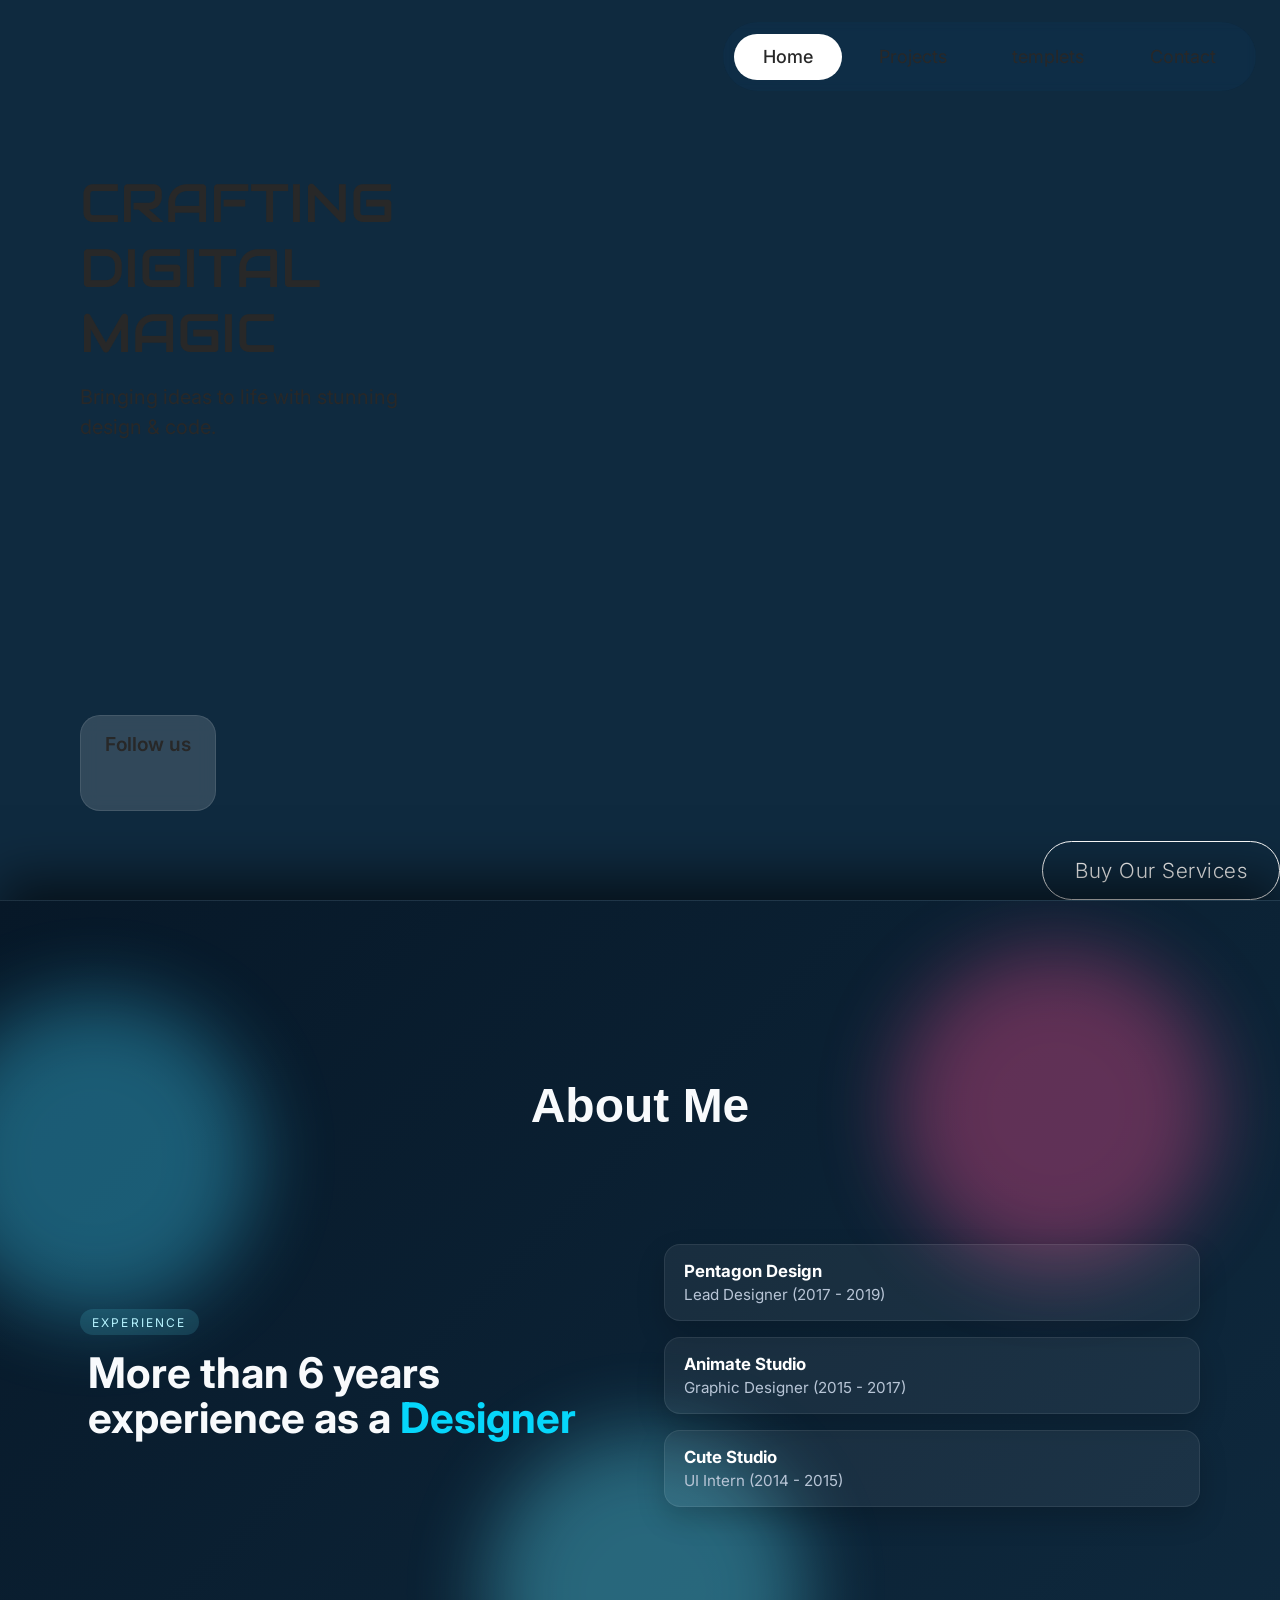
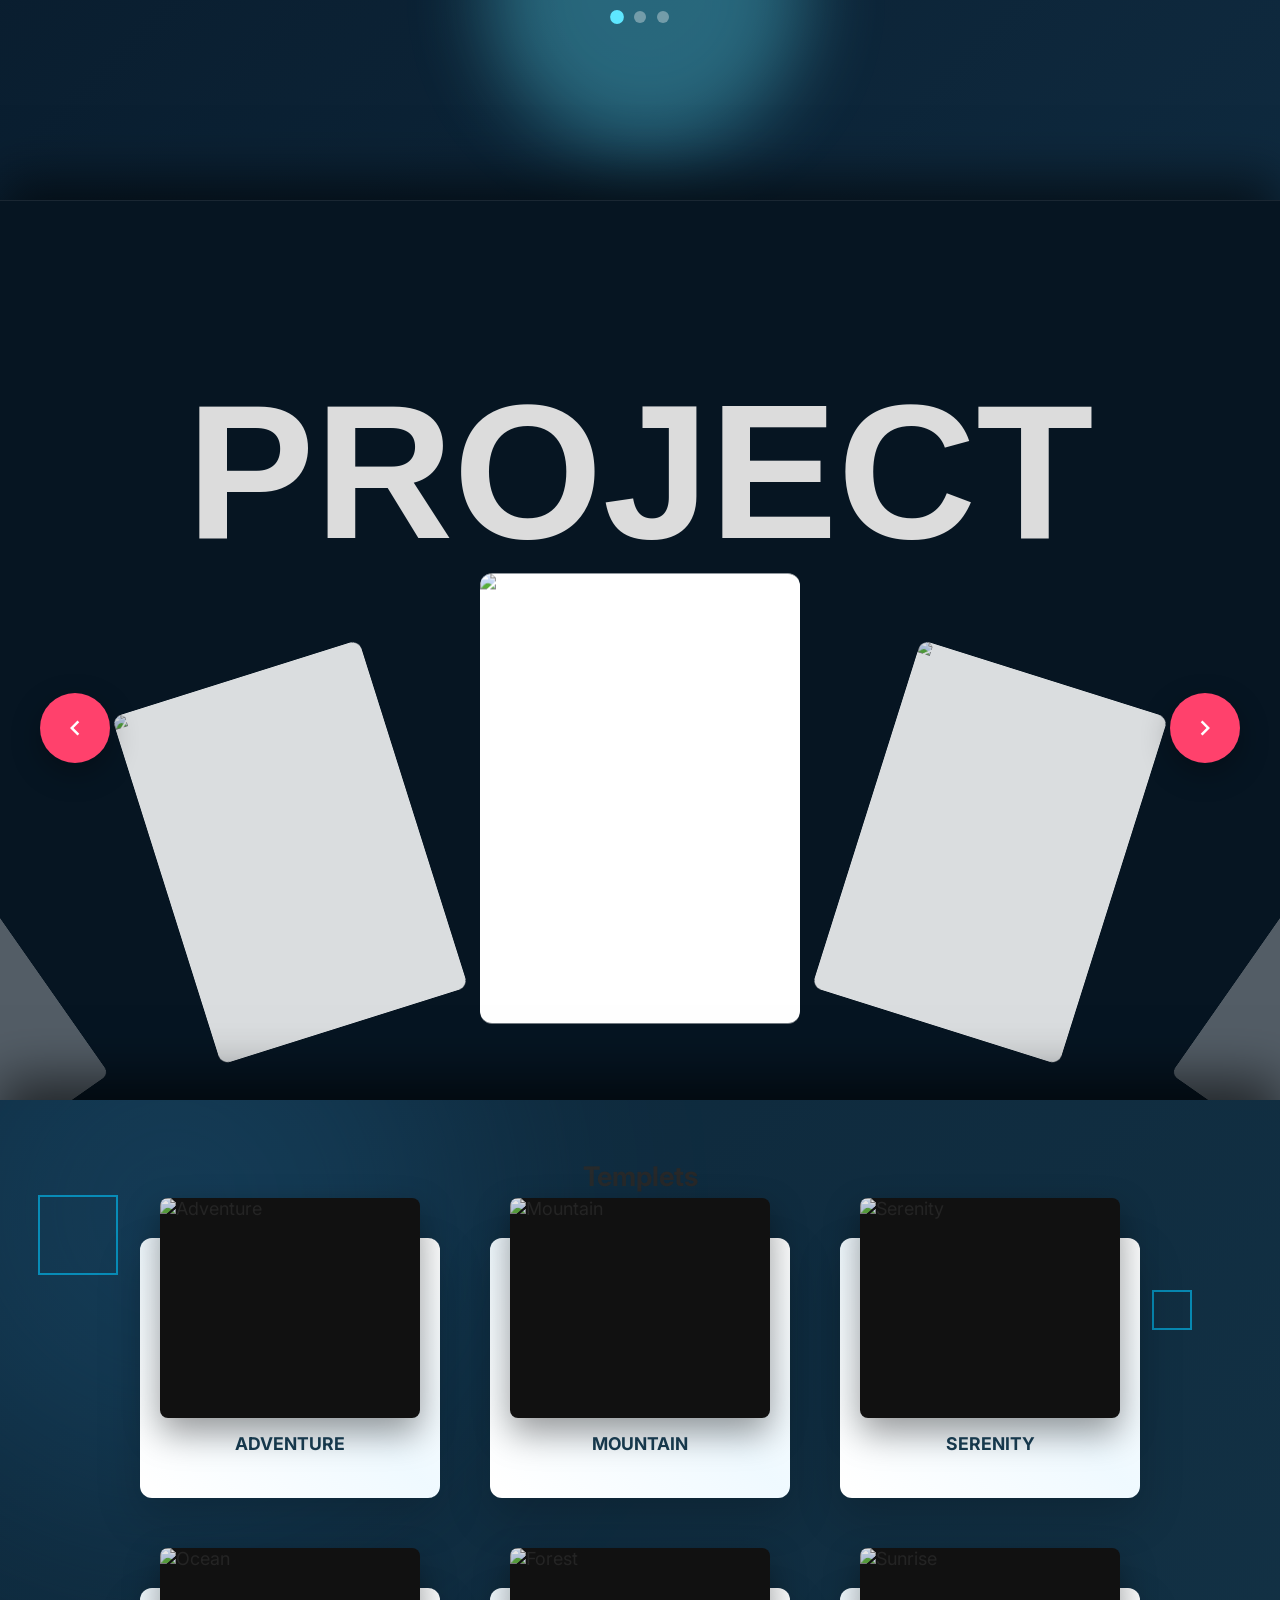
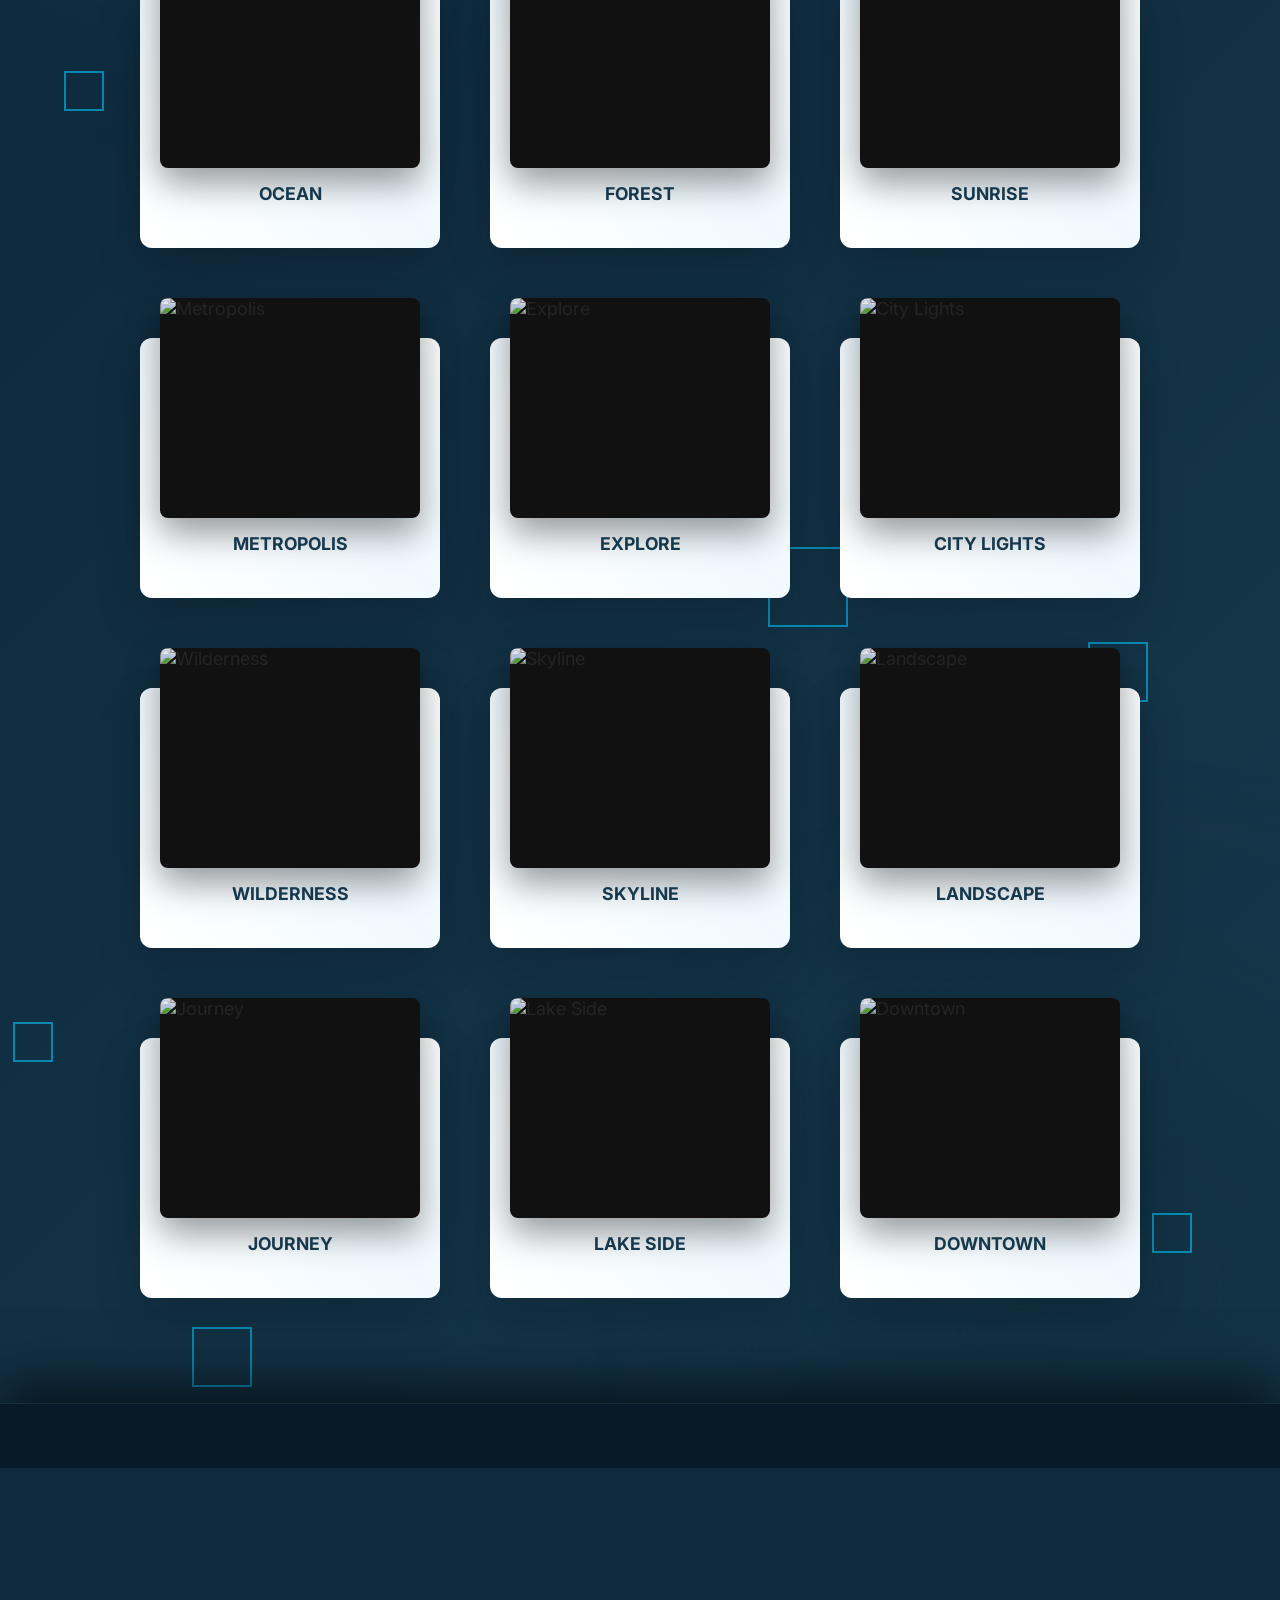
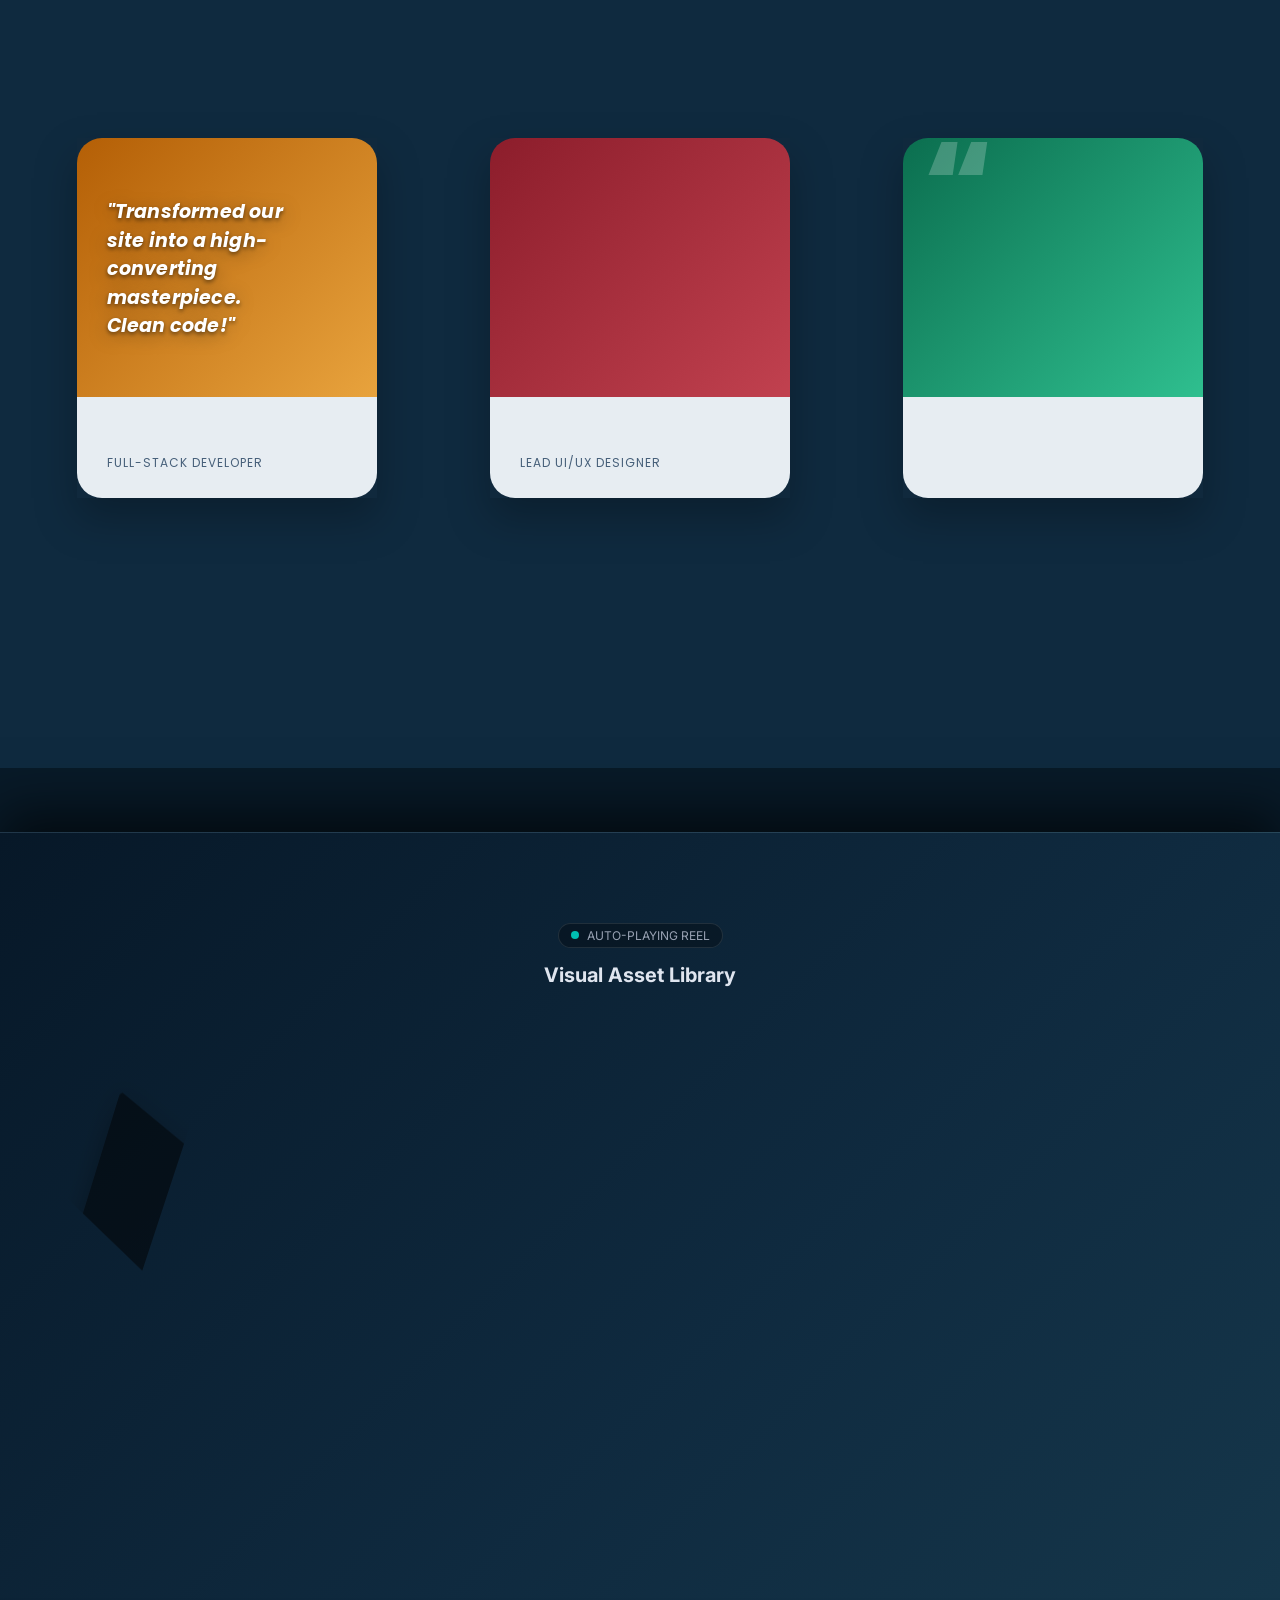
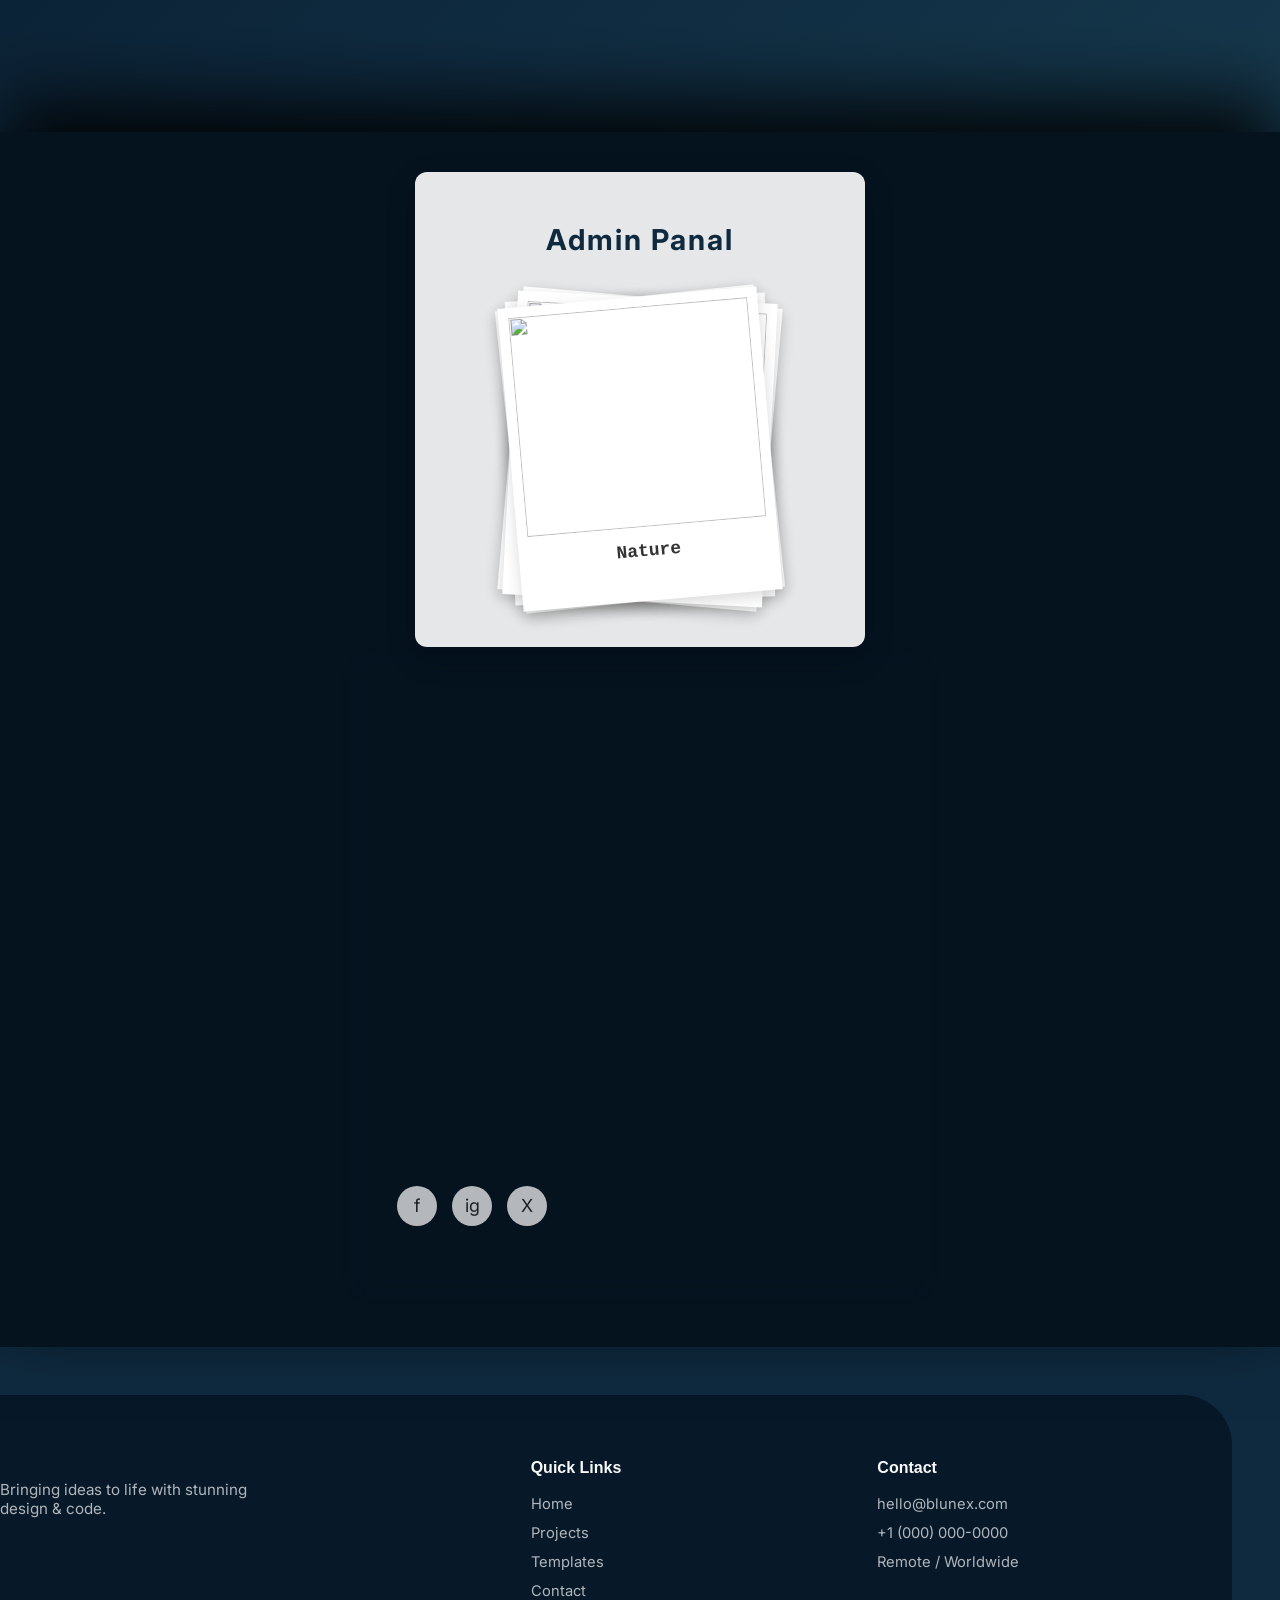
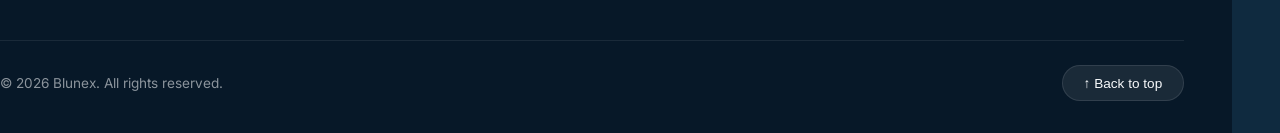
==== commit 606de85a: "#1changes done by dani" ====
--- a/index.html
+++ b/index.html
@@ -61,12 +61,13 @@
             <a href="" class="btn">Buy Our Services</a>
         </div>
 
-        <video width="100%" height="100%" autoplay muted>
+        <video width="100%" height="100%" autoplay muted loop playsinline>
             <source src="./assets/ai-face.mp4" type="video/mp4">
+            <source src="https://assets.mixkit.co/videos/preview/mixkit-colorful-particles-swirling-in-a-dark-background-34533-large.mp4" type="video/mp4">
             Your browser does not support the video tag.
         </video>
     </div>
-   <div class="abouts" id="about">
+   <div class="abouts card pinned" id="about">
         <div class="bg-blob bg-blob1" aria-hidden="true"></div>
         <div class="bg-blob bg-blob2" aria-hidden="true"></div>
         <div class="bg-blob bg-blob3" aria-hidden="true"></div>
@@ -156,7 +157,7 @@
         </div>
     </div>
     <!-- ARC GALLERY SECTION INSERTED FROM sloder-scroll -->
-    <div id="ag-section-wrapper" data-section="arc" tabindex="-1" aria-label="Arc Gallery" >
+    <div id="ag-section-wrapper" class="card pinned" data-section="arc" tabindex="-1" aria-label="Arc Gallery" >
         <!-- also mapped as Services for nav -->
         <div id="services" style="display:none;">
         </div>
@@ -184,7 +185,7 @@
         </div>
     </div>
  <!-- templets -->
-    <section id="vibe-gallery-root">
+    <section id="vibe-gallery-root" class="card pinned">
         <h1>Templets</h1>
         <div class="vibe-bg-layer">
             <div class="vibe-aura vibe-aura-1"></div>
@@ -226,7 +227,7 @@
             </div>
             <div class="vibe-card" data-vibe-cat="nature" style="animation-delay: 0.5s;">
                 <div class="vibe-img-bx">
-                    <img src="https://images.unsplash.com/photo-1493514789560-586cb221d7f7?auto=format&fit=crop&w=600&q=80" alt="Forest">
+                    <img src="https://images.unsplash.com/photo-1448375240586-882707db888b?auto=format&fit=crop&w=600&q=80" alt="Forest">
                 </div>
                 <div class="vibe-content"><h2>Forest</h2></div>
             </div>
@@ -292,7 +293,7 @@
             </div>
         </div>
     </section>
-    <div class="reviews">
+    <div class="reviews card pinned">
         <section class="cr-reviews-section">
             <div class="cr-container">
                 <article class="cr-card">
@@ -336,7 +337,7 @@
             </div>
         </section>
     </div>
-    <section class="ai-reel-section" aria-label="Visual Asset Library">
+    <section class="ai-reel-section card pinned" aria-label="Visual Asset Library">
         <div class="ai-reel-controls">
             <div class="ai-reel-status">
                 <span class="ai-reel-dot is-animating" id="ai-reel-play-dot"></span>
@@ -348,7 +349,7 @@
             <div class="ai-reel-carousel" id="ai-reel-carousel"></div>
         </div>
     </section>
-<section class="flex"id="contact"  >
+<section class="flex card scroll" id="contact"  >
    <div class="sfg-section">
 
     <div class="sfg-star" style="left: 20%; --d: 3s;"></div>
@@ -460,8 +461,8 @@
         <button type="button" id="footer-mobile-to-top">↑ Top</button>
     </div>
 </footer>
-    <script src="https://cdn.jsdelivr.net/npm/gsap@3.13.0/dist/gsap.min.js"></script>
-    <script src="https://cdn.jsdelivr.net/npm/gsap@3.13.0/dist/SplitText.min.js"></script>
+    <script src="https://cdnjs.cloudflare.com/ajax/libs/gsap/3.12.5/gsap.min.js"></script>
+    <script src="https://cdnjs.cloudflare.com/ajax/libs/gsap/3.12.5/ScrollTrigger.min.js"></script>
     <script src="https://cdnjs.cloudflare.com/ajax/libs/vanilla-tilt/1.7.0/vanilla-tilt.min.js"></script>
     <script src="script.js"></script>
 </body>
--- a/style.css
+++ b/style.css
@@ -4,8 +4,7 @@
     min-height:100vh;
     width:100vw;
     max-width:100vw;
-    /* margin:4rem calc(-1 * var(--page-padding)); */
-    margin-left:-50px;
+    margin:0;
     padding:7rem 2rem 3rem;
     background:linear-gradient(135deg,#071828 0%,#0F2A3F 55%,#16384c 100%);
     color:#dfe5ef;
@@ -176,7 +175,7 @@
     color:var(--text-color);
     font-family:"Inter", system-ui, -apple-system, "Segoe UI", Roboto, "Helvetica Neue", Arial;
     font-size:18px;
-    padding:var(--page-padding);
+    padding:0;
     overflow-x:hidden
 }
 .hero-wrapper {
@@ -484,8 +483,8 @@
     radial-gradient(circle at 100% 50%, transparent var(--ag-notch), black calc(var(--ag-notch) + 1px));
     mask-image:radial-gradient(circle at 0% 50%, transparent var(--ag-notch), black calc(var(--ag-notch) + 1px)),
     radial-gradient(circle at 100% 50%, transparent var(--ag-notch), black calc(var(--ag-notch) + 1px));
-    transition:height 0.5s ease;
-    mask-composite:intersect
+    transition:transform 0.45s ease, box-shadow 0.35s ease;
+    will-change:transform
 }
 .ag-card-image {
     width:100%;
@@ -493,13 +492,14 @@
     position:absolute;
     top:0;
     left:0;
-    transition:transform 6s ease-in-out
+    transition:transform 0.6s ease-in-out
 }
 .ag-card:hover {
-    height:520px
+    transform:translateY(-8px) scale(1.03);
+    box-shadow:0 30px 60px rgba(0,0,0,0.45);
 }
 .ag-card:hover .ag-card-image {
-    transform:translateY(calc(-100% + 520px))
+    transform:translateY(-18px) scale(1.05);
 }
 .ag-card-label {
     position:absolute;
@@ -516,8 +516,8 @@
 }
 #vibe-gallery-root {
     position:relative;
-    margin:3rem auto 0;
-    width:min(1400px, calc(100% - 2rem));
+    margin:0;
+    width:100vw;
     min-height:100vh;
     padding:80px 50px;
     display:flex;
@@ -525,8 +525,8 @@
     align-items:center;
     justify-content:center;
     overflow:hidden;
-    border-radius:40px;
-    border:1px solid rgba(255, 255, 255, 0.08);
+    border-radius:0;
+    border:none;
     background:linear-gradient(135deg, rgba(73, 101, 123, 0.96) 0%, rgba(60, 84, 102, 0.96) 45%, rgba(43, 63, 78, 0.96) 100%);
     background-color:var(--bg-color);
     font-family:"Inter", sans-serif
@@ -620,7 +620,7 @@
     height:100%;
     object-fit:cover;
     display:block;
-    transition:5s linear;
+    transition:0.6s ease;
     filter:brightness(0.9) grayscale(0.1)
 }
 .vibe-card:hover .vibe-img-bx {
@@ -733,8 +733,8 @@
     justify-content:center;
     align-items:center;
     padding:40px;
-    margin:3rem 0 0;
-    border-radius:40px;
+    margin:0;
+    border-radius:0;
     box-sizing:border-box
 }
 .cr-content-box {
@@ -1010,10 +1010,11 @@
 }
 .flex {
     width:100vw;
+    min-height:100vh;
     gap:40px;
     padding:20px;
     max-width:100vw;
-    margin-left:calc(-1 * var(--page-padding));
+    margin-left:0;
     box-sizing:border-box;
     display:flex;
     flex-direction:column;
@@ -1031,13 +1032,14 @@
     margin-top:0
 }
 .container {
-    width:100%;
-    height:auto;
-    max-width:1400px;
-    margin:auto;
+    width:100vw;
+    height:100vh;
+    max-width:100vw;
+    margin:0;
     position:relative;
     background-color:var(--bg-color);
-    border-radius:60px
+    border-radius:0;
+    overflow:hidden
 }
 .clip-shape1 {
     position:absolute;
@@ -1061,14 +1063,14 @@
     z-index:1
 }
 .abouts {
-    margin:50px;
-    position:relative;
-    border-radius:50px;
+    margin:0;
+    position:relative;
+    border-radius:0;
     padding:4rem 5rem 5rem;
     background:#071828;
-    max-width:1400px;
-    margin-left:auto;
-    margin-right:auto
+    width:100vw;
+    max-width:100vw;
+    box-sizing:border-box
 }
 .bg-blob,
 .sheen {
@@ -1860,3 +1862,125 @@
         transition-duration:0.01ms
     }
 }
+
+/* --- GSAP STACKED CARD EFFECT (from ai_studio_code (3).html) --- */
+.card.pinned,
+.card.scroll {
+    position: relative;
+    width: 100vw;
+    max-width: 100vw;
+    box-sizing: border-box;
+    overflow: hidden;
+    will-change: transform;
+    margin-left: 0;
+    margin-right: 0;
+}
+
+.card.pinned {
+    min-height: 100vh;
+    box-shadow: 0 -20px 50px rgba(0, 0, 0, 0.6);
+    border-top: 1px solid rgba(255, 255, 255, 0.08);
+    display: flex;
+    flex-direction: column;
+    justify-content: center;
+}
+
+.abouts.card.pinned {
+    background: linear-gradient(135deg, #071828 0%, #0F2A3F 100%);
+    z-index: 10;
+    padding: 5rem;
+    border-radius: 0;
+    margin: 0;
+    max-width: 100vw;
+}
+
+#ag-section-wrapper.card.pinned {
+    background: #061522;
+    z-index: 20;
+    min-height: 100vh;
+    padding: 4rem 0;
+    margin: 0;
+}
+
+#vibe-gallery-root.card.pinned {
+    background: linear-gradient(135deg, #0d273a 0%, #16384c 100%);
+    z-index: 30;
+    margin: 0;
+    width: 100vw;
+    max-width: 100vw;
+    border-radius: 0;
+    padding: 60px 20px;
+}
+
+.reviews.card.pinned {
+    background: #081a28;
+    z-index: 40;
+    min-height: 100vh;
+    align-items: center;
+    justify-content: center;
+    padding: 4rem 0;
+}
+
+.ai-reel-section.card.pinned {
+    background: linear-gradient(135deg, #071828 0%, #0F2A3F 55%, #16384c 100%);
+    z-index: 50;
+    margin-left: 0;
+    max-width: 100vw;
+    min-height: 100vh;
+}
+
+section.flex.card.scroll {
+    position: relative;
+    z-index: 60;
+    background: #05131f;
+    box-shadow: 0 -30px 70px rgba(0, 0, 0, 0.9);
+    min-height: 100vh;
+    margin: 0;
+}
+
+/* Ensure cr-reviews-section fills full width */
+.reviews.card.pinned .cr-reviews-section {
+    border-radius: 0;
+    margin: 0;
+    width: 100%;
+}
+
+/* Ensure ai-reel-section fills full width */
+.ai-reel-section.card.pinned {
+    margin-left: 0 !important;
+    width: 100vw !important;
+}
+
+/* Fix: ensure pinned/fullscreen sections are not offset by page padding */
+.card.pinned {
+    margin-left: 0 !important;
+    margin-right: 0 !important;
+    left: 0 !important;
+    width: 100vw !important;
+}
+
+/* Specific override for ag-section which previously used negative page padding */
+#ag-section-wrapper.card.pinned {
+    margin-left: 0 !important;
+    height: 100vh;
+}
+
+/* Responsive: make .flex a row on desktop, column on tablets/mobile */
+@media (min-width: 1025px) {
+    .flex {
+        flex-direction:row;
+        align-items:stretch;
+        gap:40px;
+        padding:40px;
+    }
+    .flex > .sfg-section,
+    .flex > .contact {
+        width:50%;
+        max-width:none;
+    }
+    .form-container {
+        margin-top:0;
+        max-width:none;
+    }
+}
+
